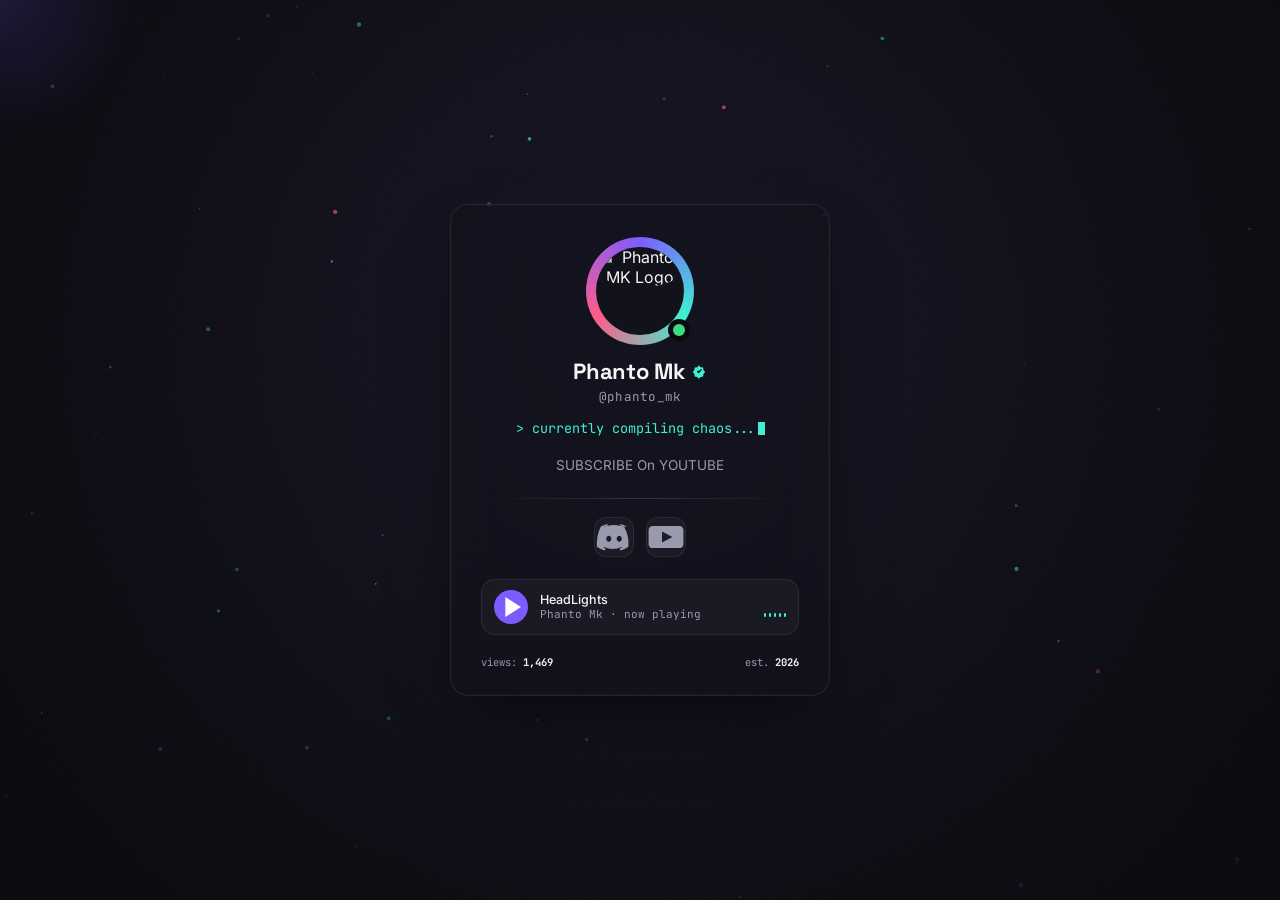
==== index.html @ 480bc505 "Update index.html" ====
<!DOCTYPE html>
<html lang="en">
<head>
<meta charset="UTF-8">
<meta name="viewport" content="width=device-width, initial-scale=1.0">
<title>PHANTO MK</title>
<link rel="preconnect" href="https://fonts.googleapis.com">
<link href="https://fonts.googleapis.com/css2?family=Space+Grotesk:wght@500;600;700&family=Inter:wght@400;500;600&family=JetBrains+Mono:wght@400;500&display=swap" rel="stylesheet">
<style>
  /* ============================================================
     CONFIG — edit these values to make this page your own
     ============================================================ */
  :root{
    --clr-bg: #0a0a0f;
    --clr-surface: #12121a;
    --clr-accent: #7c5cff;
    --clr-accent2: #3ff0d0;
    --clr-badge: #ff5c8a;
    --clr-text: #f5f5f7;
    --clr-muted: #9a9aad;
    --radius: 18px;
  }
  *{ box-sizing:border-box; margin:0; padding:0; }
  html,body{ height:100%; }
  body{
    background:var(--clr-bg);
    color:var(--clr-text);
    font-family:'Inter',sans-serif;
    min-height:100vh;
    display:flex;
    align-items:center;
    justify-content:center;
    overflow:hidden;
    position:relative;
    cursor:default;
  }
  #bg-canvas{position:fixed; inset:0; width:100%; height:100%; z-index:0;}
  .grain{position:fixed; inset:0; z-index:1; pointer-events:none; opacity:.035; background-image:url("data:image/svg+xml,%3Csvg xmlns='http://www.w3.org/2000/svg' width='120' height='120'%3E%3Cfilter id='n'%3E%3CfeTurbulence type='fractalNoise' baseFrequency='0.9' numOctaves='2' stitchTiles='stitch'/%3E%3C/filter%3E%3Crect width='100%25' height='100%25' filter='url(%23n)'/%3E%3C/svg%3E");}
  .vignette{position:fixed; inset:0; z-index:1; pointer-events:none; background:radial-gradient(circle at 50% 40%, transparent 0%, transparent 40%, rgba(10,10,15,.75) 100%);}
  #cursor-glow{position:fixed; top:0; left:0; z-index:2; width:280px; height:280px; border-radius:50%; pointer-events:none; background:radial-gradient(circle, rgba(124,92,255,.16) 0%, transparent 70%); transform:translate(-50%,-50%); transition:opacity .3s; filter:blur(2px);}
  .card{position:relative; z-index:3; width:380px; max-width:92vw; background:rgba(18,18,26,.62); border:1px solid rgba(255,255,255,.08); border-radius:var(--radius); backdrop-filter:blur(22px) saturate(140%); box-shadow:0 30px 60px -20px rgba(0,0,0,.6), 0 0 0 1px rgba(255,255,255,.02) inset; padding:38px 30px 26px; text-align:center; animation:card-in .7s cubic-bezier(.16,1,.3,1) both;}
  @keyframes card-in{from{opacity:0; transform:translateY(18px) scale(.98);} to{opacity:1; transform:translateY(0) scale(1);}}
  .avatar-wrap{position:relative; width:96px; height:96px; margin:0 auto 18px;}
  .avatar-ring{position:absolute; inset:-6px; border-radius:50%; background:conic-gradient(from 0deg, var(--clr-accent), var(--clr-accent2), var(--clr-badge), var(--clr-accent)); animation:spin 5s linear infinite; filter:blur(0.3px);}
  @keyframes spin{to{transform:rotate(360deg);}}
  .avatar-inner{position:absolute; inset:4px; border-radius:50%; background:var(--clr-surface); overflow:hidden;}
  .avatar-inner img{width:100%; height:100%; object-fit:cover; border-radius:50%;}
  .presence-dot{position:absolute; bottom:-2px; right:-2px; width:22px; height:22px; border-radius:50%; background:var(--clr-bg); display:flex; align-items:center; justify-content:center; z-index:2;}
  .presence-dot::after{content:''; width:12px; height:12px; border-radius:50%; background:#3ddc84; box-shadow:0 0 0 0 rgba(61,220,132,.6); animation:pulse 1.8s infinite;}
  @keyframes pulse{0%{box-shadow:0 0 0 0 rgba(61,220,132,.55);} 70%{box-shadow:0 0 0 8px rgba(61,220,132,0);} 100%{box-shadow:0 0 0 0 rgba(61,220,132,0);}}
  .name-row{display:flex; align-items:center; justify-content:center; gap:6px; font-family:'Space Grotesk',sans-serif; font-weight:700; font-size:22px; letter-spacing:-.01em;}
  .badge-check{width:16px; height:16px; flex:0 0 auto; color:var(--clr-accent2);}
  .handle{margin-top:3px; font-family:'JetBrains Mono',monospace; font-size:12.5px; color:var(--clr-muted); letter-spacing:.02em;}
  .tagline{margin-top:14px; min-height:20px; font-size:13.5px; color:var(--clr-accent2); font-family:'JetBrains Mono',monospace;}
  .tagline .cursor-blink{display:inline-block; width:7px; height:13px; background:var(--clr-accent2); margin-left:2px; vertical-align:-2px; animation:blink 1s step-end infinite;}
  @keyframes blink{50%{opacity:0;}}
  .bio{margin-top:16px; font-size:13.5px; line-height:1.55; color:var(--clr-muted); padding:0 6px;}
  .divider{height:1px; margin:22px 0 18px; background:linear-gradient(90deg, transparent, rgba(255,255,255,.14), transparent);}
  .socials{display:flex; justify-content:center; gap:12px; flex-wrap:wrap;}
  .social-btn{width:40px; height:40px; border-radius:12px; background:rgba(255,255,255,.04); border:1px solid rgba(255,255,255,.07); display:flex; align-items:center; justify-content:center; color:var(--clr-muted); transition:all .18s ease; text-decoration:none;}
  .social-btn:hover{transform:translateY(-3px); color:var(--clr-text); border-color:rgba(124,92,255,.5); background:rgba(124,92,255,.12);}
  .player{margin-top:22px; background:rgba(255,255,255,.035); border:1px solid rgba(255,255,255,.07); border-radius:14px; padding:10px 12px; display:flex; align-items:center; gap:12px;}
  .play-btn{width:34px; height:34px; border-radius:50%; background:var(--clr-accent); border:none; display:flex; align-items:center; justify-content:center; cursor:pointer; color:#fff; transition:all .15s ease;}
  .play-btn:hover{transform:scale(1.06);}
  .player-meta{flex:1; text-align:left; overflow:hidden;}
  .player-title{font-size:12.5px; font-weight:500; white-space:nowrap; overflow:hidden; text-overflow:ellipsis;}
  .player-artist{font-size:11px; color:var(--clr-muted); font-family:'JetBrains Mono',monospace;}
  .bars{display:flex; align-items:flex-end; gap:2.5px; height:20px; flex:0 0 auto;}
  .bars span{display:block; width:2.5px; border-radius:2px; background:var(--clr-accent2); height:20%; transition:height .12s ease;}
  .bars.playing span{animation:bar-bounce 1.1s ease-in-out infinite;}
  .bars span:nth-child(1){animation-delay:0s;}
  .bars span:nth-child(2){animation-delay:.15s;}
  .bars span:nth-child(3){animation-delay:.3s;}
  .bars span:nth-child(4){animation-delay:.45s;}
  .bars span:nth-child(5){animation-delay:.6s;}
  @keyframes bar-bounce{0%,100%{height:20%;} 50%{height:100%;}}
  .footer-row{margin-top:20px; display:flex; justify-content:space-between; align-items:center; font-family:'JetBrains Mono',monospace; font-size:10.5px; color:var(--clr-muted);}
  .footer-row span b{color:var(--clr-text);}
</style>
</head>
<body>
<canvas id="bg-canvas"></canvas>
<div class="grain"></div>
<div class="vignette"></div>
<div id="cursor-glow"></div>
<main class="card">
  <div class="avatar-wrap">
    <div class="avatar-ring"></div>
    <div class="avatar-inner">
      <!-- YouTube Channel Logo -->
      <img src="https://yt3.googleusercontent.com/UzERpNYw-xcUrD9uc6b7cXo-J9jUyCrCA6tjrmsygQTa6uPET66zi_G_wxhZdTrESkV_uEG_aM8=s800-c-k-c0x00ffffff-no-rj" alt="Phanto MK Logo" />
    </div>
    <div class="presence-dot"></div>
  </div>
  <div class="name-row">
    <span>Phanto Mk</span>
    <svg class="badge-check" viewBox="0 0 24 24" fill="currentColor"><path d="M12 2 15 5.5 19.5 6 20 10.5 23 14 20 17.5 19.5 22 15 22.5 12 26 9 22.5 4.5 22 4 17.5 1 14 4 10.5 4.5 6 9 5.5Z" transform="scale(0.85) translate(2,2)"/><path fill="#0a0a0f" d="M9.5 12.5l2 2 4-4.5" stroke="#0a0a0f" stroke-width="1.6" fill="none" stroke-linecap="round" stroke-linejoin="round"/></svg>
  </div>
  <div class="handle">@phanto_mk</div>
  <div class="tagline" id="tagline"><span id="tagline-text"></span><span class="cursor-blink"></span></div>
  <p class="bio">SUBSCRIBE On YOUTUBE</p>
  <div class="divider"></div>
  <div class="socials">
    <a class="social-btn" href="https://discord.com/invite/uq28feZhxk" title="Discord" target="_blank" rel="noopener">
      <svg viewBox="0 0 24 24" fill="currentColor"><path d="M20.3 5.3A17.6 17.6 0 0 0 15.9 4l-.3.5a15 15 0 0 1 3.9 1.6c-2.5-1.2-5-1.7-7.5-1.7s-5 .5-7.5 1.7A15 15 0 0 1 8.4 4.5L8.1 4a17.6 17.6 0 0 0-4.4 1.3C1.6 9.6.9 13.9 1.2 18.1a17 17 0 0 0 5 2.5l.7-1.2a10 10 0 0 1-1.6-.8l.4-.3a13 13 0 0 0 11 0l.3.3a10 10 0 0 1-1.6.8l.7 1.2a17 17 0 0 0 5-2.5c.4-4.7-.6-9-2.8-12.8ZM8.7 15c-.9 0-1.6-.9-1.6-1.9s.7-1.9 1.6-1.9 1.6.9 1.6 1.9-.7 1.9-1.6 1.9Zm6.6 0c-.9 0-1.6-.9-1.6-1.9s.7-1.9 1.6-1.9 1.6.9 1.6 1.9-.7 1.9-1.6 1.9Z"/></svg>
    </a>
    <a class="social-btn" href="https://youtube.com/@phanto_mk" title="YouTube" target="_blank" rel="noopener">
      <svg viewBox="0 0 24 24" fill="currentColor"><path d="M23 7.5C23 6.12 21.88 5 20.5 5H3.5C2.12 5 1 6.12 1 7.5V16.5C1 17.88 2.12 19 3.5 19H20.5C21.88 19 23 17.88 23 16.5V7.5ZM9.5 15.5V8.5L16 12L9.5 15.5Z"/></svg>
    </a>
  </div>
  <div class="player">
    <button class="play-btn" id="playBtn" aria-label="Play track">
      <svg id="playIcon" viewBox="0 0 24 24" fill="currentColor"><path d="M8 5v14l11-7Z"/></svg>
    </button>
    <div class="player-meta">
      <div class="player-title">HeadLights</div>
      <div class="player-artist">Phanto Mk · now playing</div>
    </div>
    <div class="bars" id="bars">
      <span></span><span></span><span></span><span></span><span></span>
    </div>
  </div>
  <div class="footer-row">
    <span>views: <b id="viewCount">0</b></span>
    <span>est. <b>2026</b></span>
  </div>
</main>
<script>
const TAGLINE = "> currently compiling chaos...";
const AUDIO_SRC = "https://cs1.mp3.pm/download/240441252/bWgzRTcreHoxMDFnSjMvUlovL2JRWTU0c3JmZlovMFFFbkNuTGpyUXBqNThPZ3RYeFFoeHM1TENFd0lzNXNVcFFUVU52RE4vSU05L0hlTGt4TnNxTUVpcVBtTGRucXFJWHJ1YitDL3hjV0NBK0tjQVNERWl3NWpseW9Qc3lnaWM/Alok_Alan_Walker_-_Headlights_Fajar_Asia_Remix_feat._KIDDO_(mp3.pm).mp3";

(function typewriter(){ const el = document.getElementById('tagline-text'); let i = 0; function tick(){ if (i <= TAGLINE.length){ el.textContent = TAGLINE.slice(0, i); i++; setTimeout(tick, 38); } } tick(); })();
(function views(){ const el = document.getElementById('viewCount'); let target = 1200 + Math.floor(Math.random()*400); let cur = 0; const step = Math.ceil(target/40); const iv = setInterval(()=>{ cur += step; if (cur >= target){ cur = target; clearInterval(iv); } el.textContent = cur.toLocaleString(); }, 25); })();
(function cursorGlow(){ const glow = document.getElementById('cursor-glow'); window.addEventListener('mousemove', (e)=>{ glow.style.left = e.clientX + 'px'; glow.style.top = e.clientY + 'px'; }); window.addEventListener('mouseleave', ()=>{ glow.style.opacity = '0'; }); window.addEventListener('mouseenter', ()=>{ glow.style.opacity = '1'; }); })();
(function player(){ const btn = document.getElementById('playBtn'); const icon = document.getElementById('playIcon'); const bars = document.getElementById('bars'); let audio = null; let playing = false; if (AUDIO_SRC){ audio = new Audio(AUDIO_SRC); audio.loop = true; } btn.addEventListener('click', ()=>{ playing = !playing; bars.classList.toggle('playing', playing); icon.innerHTML = playing ? '<path d="M6 4h4v16H6zM14 4h4v16h-4z" fill="currentColor"/>' : '<path d="M8 5v14l11-7z" fill="currentColor"/>'; if (audio){ playing ? audio.play().catch(()=>{}) : audio.pause(); } }); })();
(function particles(){ const canvas = document.getElementById('bg-canvas'); const ctx = canvas.getContext('2d'); let w, h, particlesArr; function resize(){ w = canvas.width = window.innerWidth; h = canvas.height = window.innerHeight; } window.addEventListener('resize', resize); resize(); const COLORS = ['#7c5cff', '#3ff0d0', '#ff5c8a']; const COUNT = Math.min(70, Math.floor((w*h)/18000)); particlesArr = Array.from({length: COUNT}, ()=>({ x: Math.random()*w, y: Math.random()*h, r: Math.random()*1.8 + 0.4, vx: (Math.random()-0.5)*0.15, vy: (Math.random()-0.5)*0.15, c: COLORS[Math.floor(Math.random()*COLORS.length)], a: Math.random()*0.5 + 0.15 })); function draw(){ ctx.clearRect(0,0,w,h); const grad = ctx.createRadialGradient(w*0.5, h*0.35, 0, w*0.5, h*0.35, Math.max(w,h)*0.7); grad.addColorStop(0, '#151322'); grad.addColorStop(1, '#0a0a0f'); ctx.fillStyle = grad; ctx.fillRect(0,0,w,h); particlesArr.forEach(p=>{ p.x += p.vx; p.y += p.vy; if (p.x < 0) p.x = w; if (p.x > w) p.x = 0; if (p.y < 0) p.y = h; if (p.y > h) p.y = 0; ctx.beginPath(); ctx.arc(p.x, p.y, p.r, 0, Math.PI*2); ctx.fillStyle = p.c; ctx.globalAlpha = p.a; ctx.fill(); }); ctx.globalAlpha = 1; requestAnimationFrame(draw); } if (!window.matchMedia('(prefers-reduced-motion: reduce)').matches){ draw(); } else { const grad = ctx.createRadialGradient(w*0.5, h*0.35, 0, w*0.5, h*0.35, Math.max(w,h)*0.7); grad.addColorStop(0, '#151322'); grad.addColorStop(1, '#0a0a0f'); ctx.fillStyle = grad; ctx.fillRect(0,0,w,h); } })();
</script>
</body>
</html>
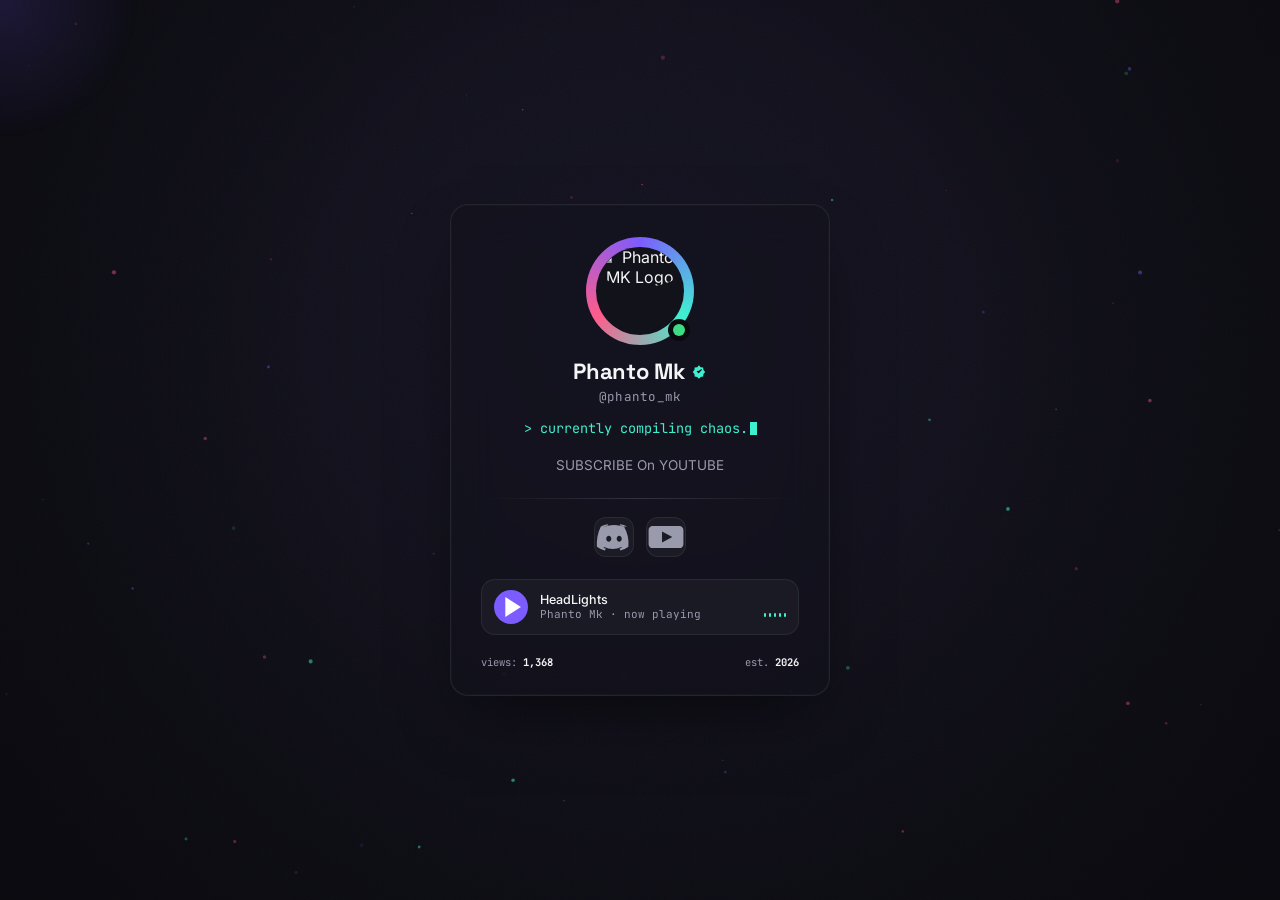
==== commit aacab212: "Update index.html" ====
--- a/index.html
+++ b/index.html
@@ -4,12 +4,14 @@
 <meta charset="UTF-8">
 <meta name="viewport" content="width=device-width, initial-scale=1.0">
 <title>PHANTO MK</title>
+
+<!-- Favicon - YouTube Channel Logo -->
+<link rel="icon" href="https://yt3.googleusercontent.com/UzERpNYw-xcUrD9uc6b7cXo-J9jUyCrCA6tjrmsygQTa6uPET66zi_G_wxhZdTrESkV_uEG_aM8=s800-c-k-c0x00ffffff-no-rj" type="image/png">
+
 <link rel="preconnect" href="https://fonts.googleapis.com">
 <link href="https://fonts.googleapis.com/css2?family=Space+Grotesk:wght@500;600;700&family=Inter:wght@400;500;600&family=JetBrains+Mono:wght@400;500&display=swap" rel="stylesheet">
 <style>
-  /* ============================================================
-     CONFIG — edit these values to make this page your own
-     ============================================================ */
+  /* (All your existing styles remain the same) */
   :root{
     --clr-bg: #0a0a0f;
     --clr-surface: #12121a;
@@ -87,7 +89,6 @@
   <div class="avatar-wrap">
     <div class="avatar-ring"></div>
     <div class="avatar-inner">
-      <!-- YouTube Channel Logo -->
       <img src="https://yt3.googleusercontent.com/UzERpNYw-xcUrD9uc6b7cXo-J9jUyCrCA6tjrmsygQTa6uPET66zi_G_wxhZdTrESkV_uEG_aM8=s800-c-k-c0x00ffffff-no-rj" alt="Phanto MK Logo" />
     </div>
     <div class="presence-dot"></div>
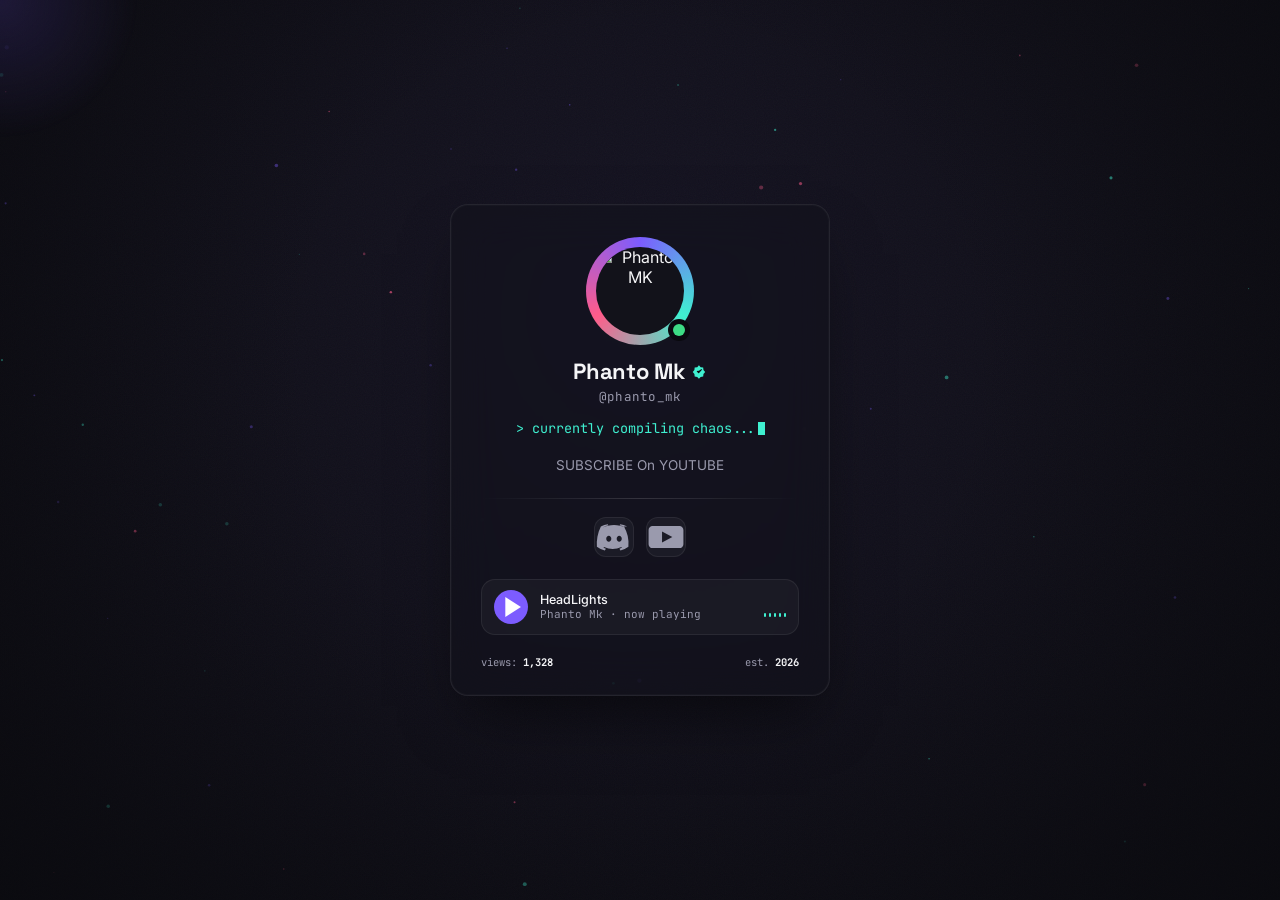
==== commit c80df537: "Update index.html" ====
--- a/index.html
+++ b/index.html
@@ -5,13 +5,12 @@
 <meta name="viewport" content="width=device-width, initial-scale=1.0">
 <title>PHANTO MK</title>
 
-<!-- Favicon - YouTube Channel Logo -->
-<link rel="icon" href="https://yt3.googleusercontent.com/UzERpNYw-xcUrD9uc6b7cXo-J9jUyCrCA6tjrmsygQTa6uPET66zi_G_wxhZdTrESkV_uEG_aM8=s800-c-k-c0x00ffffff-no-rj" type="image/png">
+<!-- New Favicon - Your Circular Character Logo -->
+<link rel="icon" href="/artifacts/attachments/image.png" type="image/png">
 
 <link rel="preconnect" href="https://fonts.googleapis.com">
 <link href="https://fonts.googleapis.com/css2?family=Space+Grotesk:wght@500;600;700&family=Inter:wght@400;500;600&family=JetBrains+Mono:wght@400;500&display=swap" rel="stylesheet">
 <style>
-  /* (All your existing styles remain the same) */
   :root{
     --clr-bg: #0a0a0f;
     --clr-surface: #12121a;
@@ -89,7 +88,7 @@
   <div class="avatar-wrap">
     <div class="avatar-ring"></div>
     <div class="avatar-inner">
-      <img src="https://yt3.googleusercontent.com/UzERpNYw-xcUrD9uc6b7cXo-J9jUyCrCA6tjrmsygQTa6uPET66zi_G_wxhZdTrESkV_uEG_aM8=s800-c-k-c0x00ffffff-no-rj" alt="Phanto MK Logo" />
+      <img src="/artifacts/attachments/image.png" alt="Phanto MK" />
     </div>
     <div class="presence-dot"></div>
   </div>
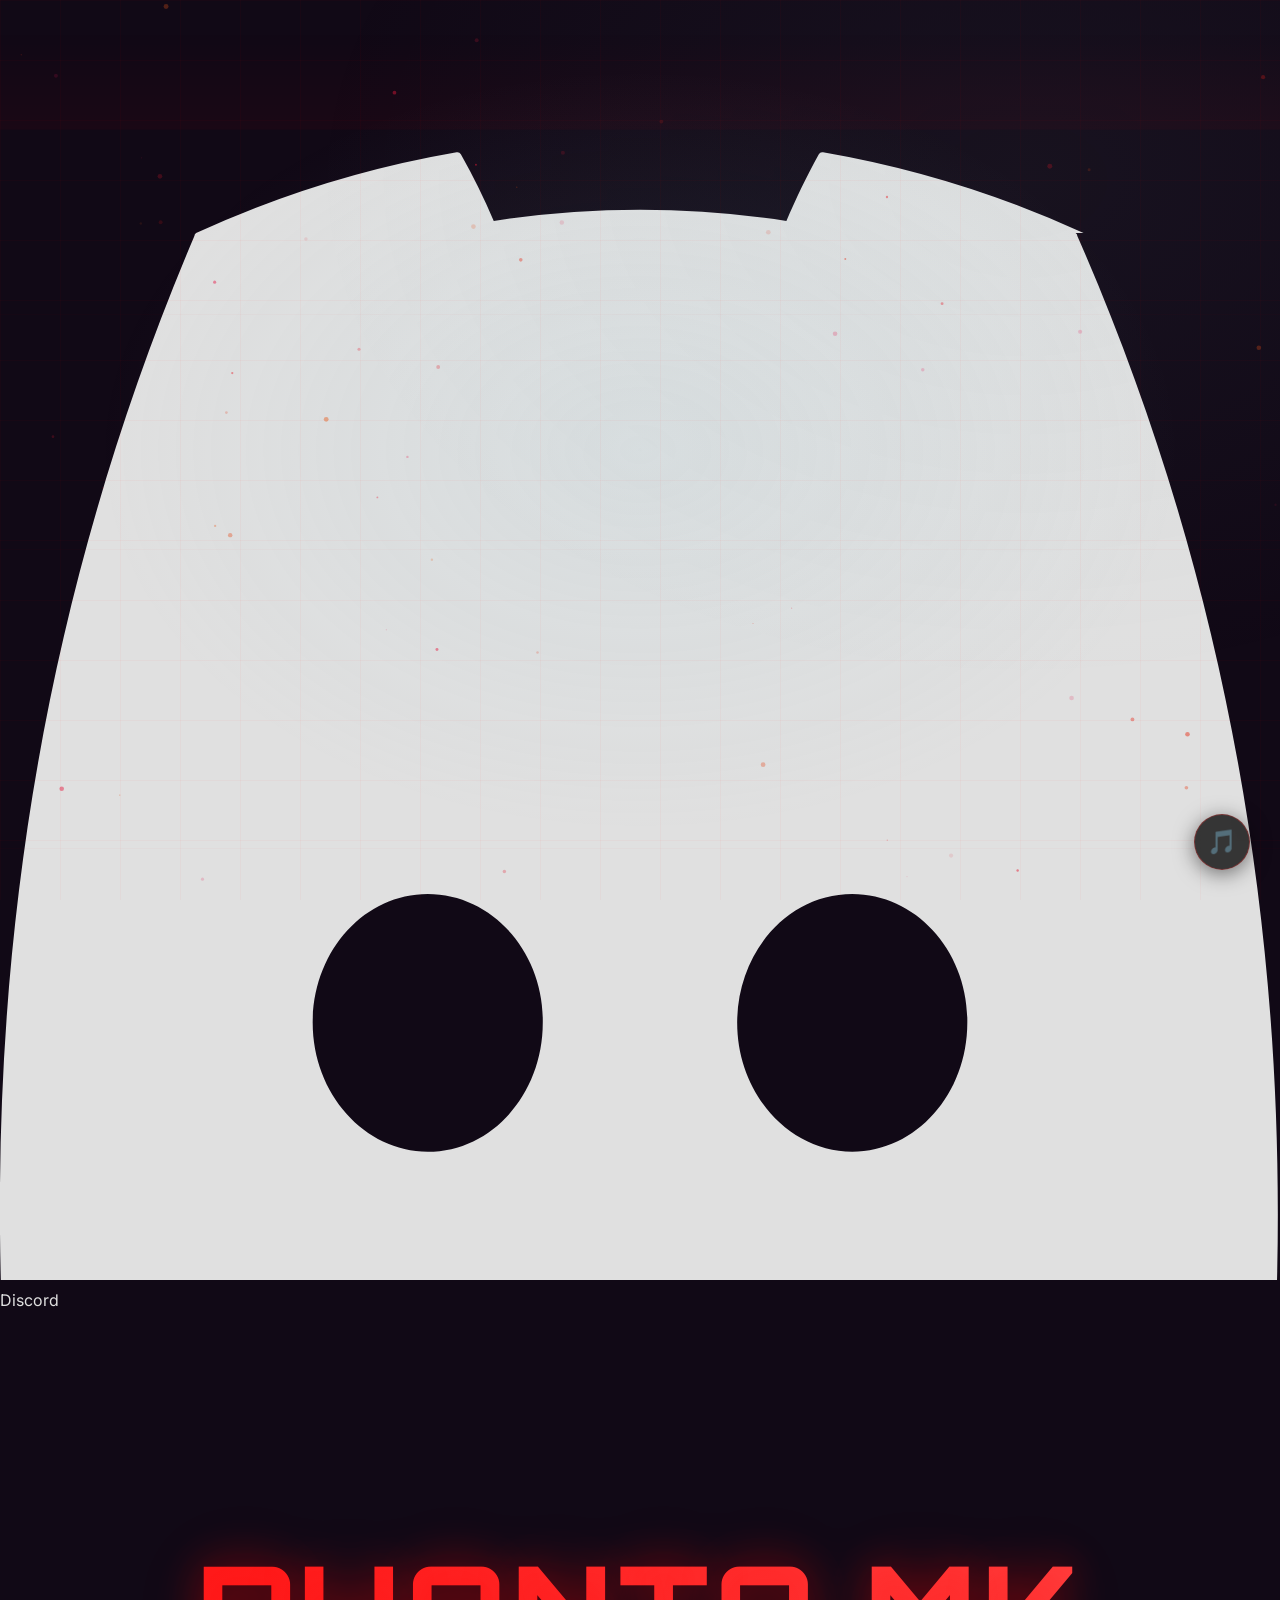
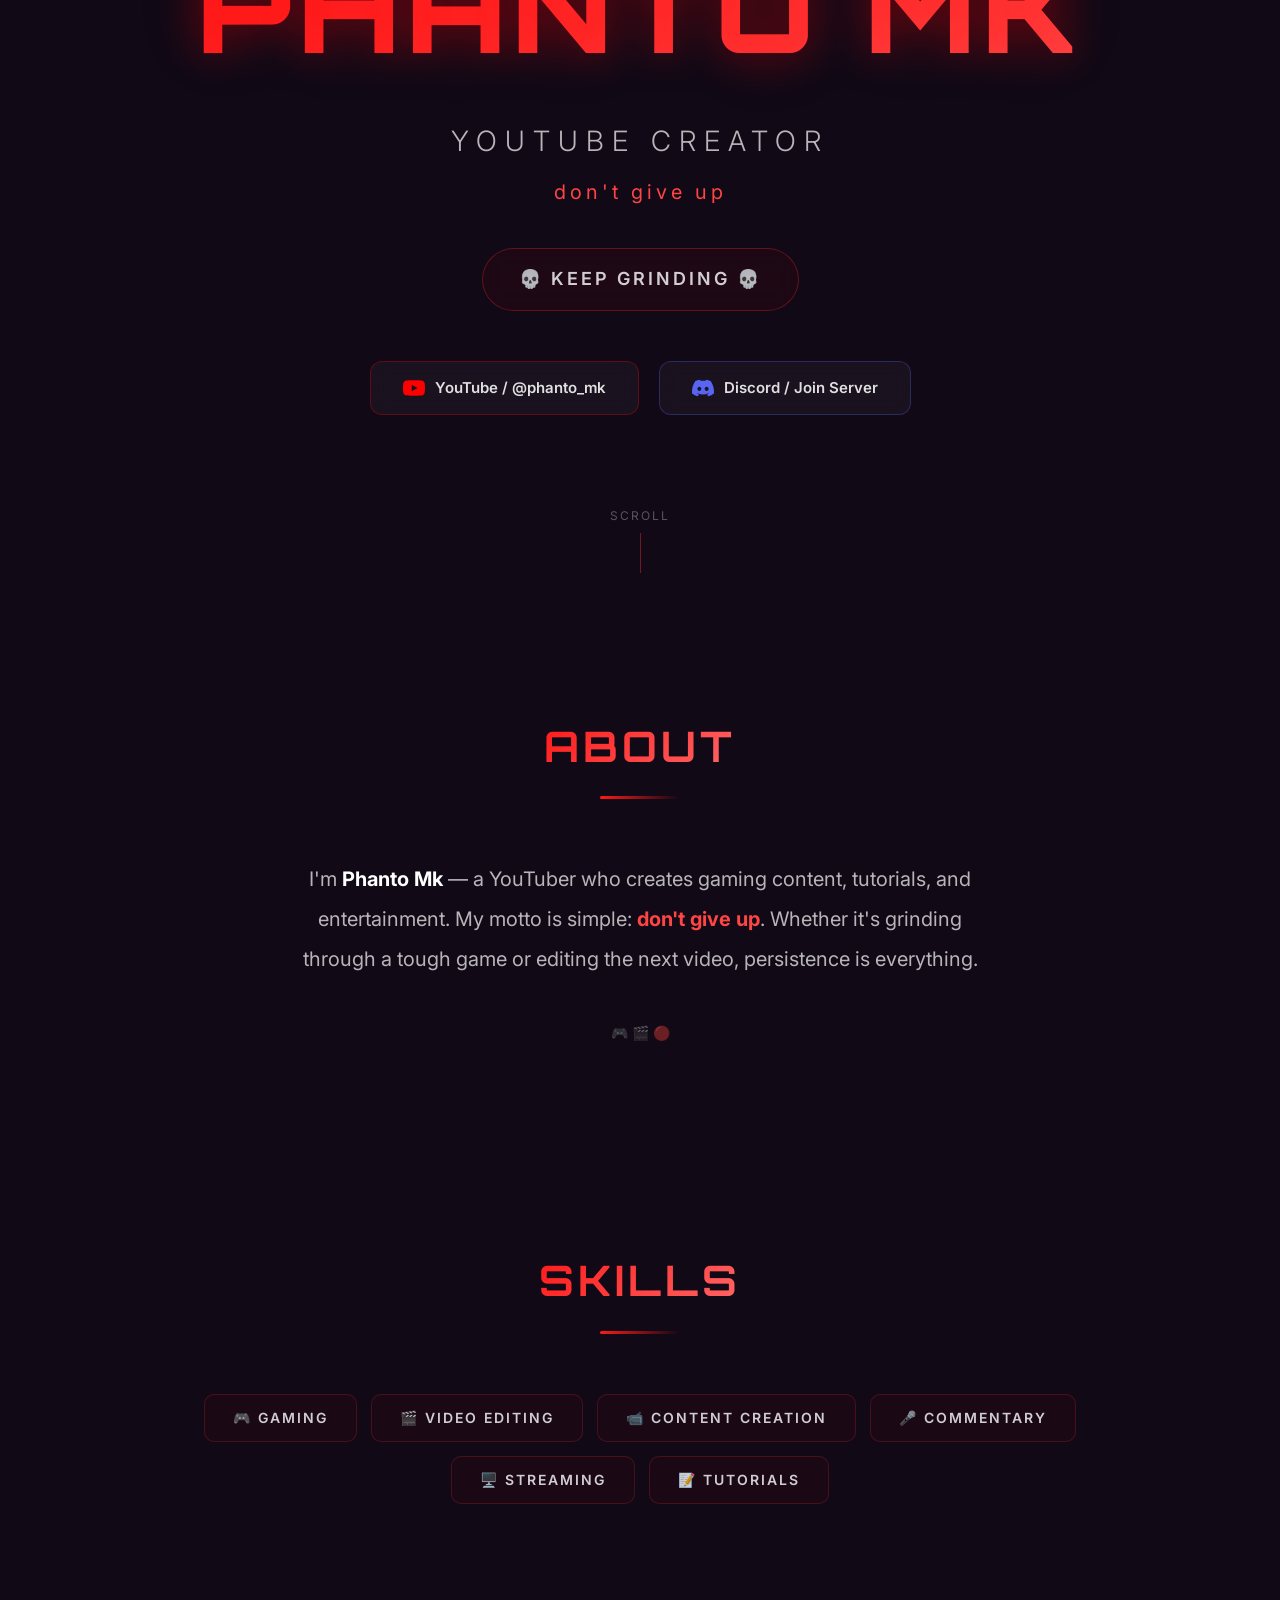
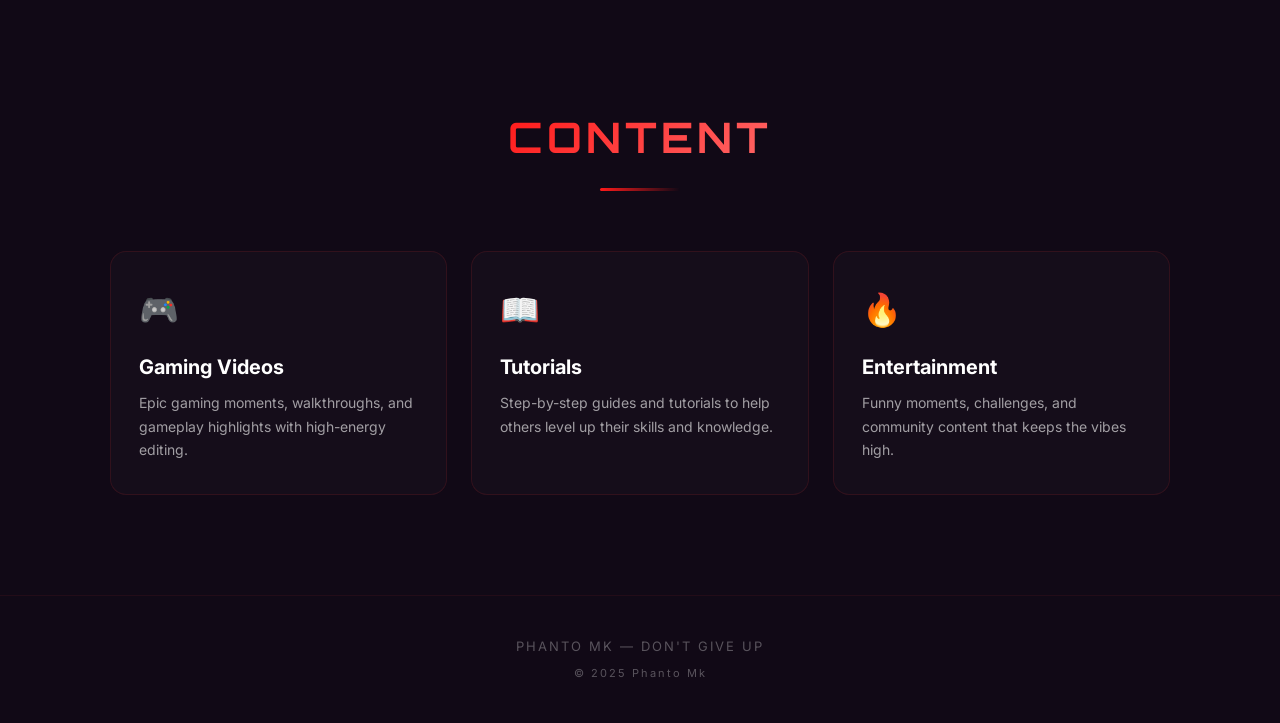
==== commit ccab0071: "Add files via upload" ====
--- a/index.html
+++ b/index.html
@@ -3,137 +3,953 @@
 <head>
 <meta charset="UTF-8">
 <meta name="viewport" content="width=device-width, initial-scale=1.0">
-<title>PHANTO MK</title>
-
-<!-- New Favicon - Your Circular Character Logo -->
-<link rel="icon" href="/artifacts/attachments/image.png" type="image/png">
-
+<title>Phanto Mk — Don't Give Up</title>
+<link rel="icon" type="image/png" sizes="32x32" href="favicon-32.png">
+<link rel="icon" type="image/png" sizes="192x192" href="favicon.png">
+<link rel="apple-touch-icon" sizes="192x192" href="favicon.png">
 <link rel="preconnect" href="https://fonts.googleapis.com">
-<link href="https://fonts.googleapis.com/css2?family=Space+Grotesk:wght@500;600;700&family=Inter:wght@400;500;600&family=JetBrains+Mono:wght@400;500&display=swap" rel="stylesheet">
+<link href="https://fonts.googleapis.com/css2?family=Inter:wght@300;400;600;700;900&family=Orbitron:wght@400;700;900&display=swap" rel="stylesheet">
 <style>
-  :root{
-    --clr-bg: #0a0a0f;
-    --clr-surface: #12121a;
-    --clr-accent: #7c5cff;
-    --clr-accent2: #3ff0d0;
-    --clr-badge: #ff5c8a;
-    --clr-text: #f5f5f7;
-    --clr-muted: #9a9aad;
-    --radius: 18px;
-  }
-  *{ box-sizing:border-box; margin:0; padding:0; }
-  html,body{ height:100%; }
-  body{
-    background:var(--clr-bg);
-    color:var(--clr-text);
-    font-family:'Inter',sans-serif;
-    min-height:100vh;
-    display:flex;
-    align-items:center;
-    justify-content:center;
-    overflow:hidden;
-    position:relative;
-    cursor:default;
-  }
-  #bg-canvas{position:fixed; inset:0; width:100%; height:100%; z-index:0;}
-  .grain{position:fixed; inset:0; z-index:1; pointer-events:none; opacity:.035; background-image:url("data:image/svg+xml,%3Csvg xmlns='http://www.w3.org/2000/svg' width='120' height='120'%3E%3Cfilter id='n'%3E%3CfeTurbulence type='fractalNoise' baseFrequency='0.9' numOctaves='2' stitchTiles='stitch'/%3E%3C/filter%3E%3Crect width='100%25' height='100%25' filter='url(%23n)'/%3E%3C/svg%3E");}
-  .vignette{position:fixed; inset:0; z-index:1; pointer-events:none; background:radial-gradient(circle at 50% 40%, transparent 0%, transparent 40%, rgba(10,10,15,.75) 100%);}
-  #cursor-glow{position:fixed; top:0; left:0; z-index:2; width:280px; height:280px; border-radius:50%; pointer-events:none; background:radial-gradient(circle, rgba(124,92,255,.16) 0%, transparent 70%); transform:translate(-50%,-50%); transition:opacity .3s; filter:blur(2px);}
-  .card{position:relative; z-index:3; width:380px; max-width:92vw; background:rgba(18,18,26,.62); border:1px solid rgba(255,255,255,.08); border-radius:var(--radius); backdrop-filter:blur(22px) saturate(140%); box-shadow:0 30px 60px -20px rgba(0,0,0,.6), 0 0 0 1px rgba(255,255,255,.02) inset; padding:38px 30px 26px; text-align:center; animation:card-in .7s cubic-bezier(.16,1,.3,1) both;}
-  @keyframes card-in{from{opacity:0; transform:translateY(18px) scale(.98);} to{opacity:1; transform:translateY(0) scale(1);}}
-  .avatar-wrap{position:relative; width:96px; height:96px; margin:0 auto 18px;}
-  .avatar-ring{position:absolute; inset:-6px; border-radius:50%; background:conic-gradient(from 0deg, var(--clr-accent), var(--clr-accent2), var(--clr-badge), var(--clr-accent)); animation:spin 5s linear infinite; filter:blur(0.3px);}
-  @keyframes spin{to{transform:rotate(360deg);}}
-  .avatar-inner{position:absolute; inset:4px; border-radius:50%; background:var(--clr-surface); overflow:hidden;}
-  .avatar-inner img{width:100%; height:100%; object-fit:cover; border-radius:50%;}
-  .presence-dot{position:absolute; bottom:-2px; right:-2px; width:22px; height:22px; border-radius:50%; background:var(--clr-bg); display:flex; align-items:center; justify-content:center; z-index:2;}
-  .presence-dot::after{content:''; width:12px; height:12px; border-radius:50%; background:#3ddc84; box-shadow:0 0 0 0 rgba(61,220,132,.6); animation:pulse 1.8s infinite;}
-  @keyframes pulse{0%{box-shadow:0 0 0 0 rgba(61,220,132,.55);} 70%{box-shadow:0 0 0 8px rgba(61,220,132,0);} 100%{box-shadow:0 0 0 0 rgba(61,220,132,0);}}
-  .name-row{display:flex; align-items:center; justify-content:center; gap:6px; font-family:'Space Grotesk',sans-serif; font-weight:700; font-size:22px; letter-spacing:-.01em;}
-  .badge-check{width:16px; height:16px; flex:0 0 auto; color:var(--clr-accent2);}
-  .handle{margin-top:3px; font-family:'JetBrains Mono',monospace; font-size:12.5px; color:var(--clr-muted); letter-spacing:.02em;}
-  .tagline{margin-top:14px; min-height:20px; font-size:13.5px; color:var(--clr-accent2); font-family:'JetBrains Mono',monospace;}
-  .tagline .cursor-blink{display:inline-block; width:7px; height:13px; background:var(--clr-accent2); margin-left:2px; vertical-align:-2px; animation:blink 1s step-end infinite;}
-  @keyframes blink{50%{opacity:0;}}
-  .bio{margin-top:16px; font-size:13.5px; line-height:1.55; color:var(--clr-muted); padding:0 6px;}
-  .divider{height:1px; margin:22px 0 18px; background:linear-gradient(90deg, transparent, rgba(255,255,255,.14), transparent);}
-  .socials{display:flex; justify-content:center; gap:12px; flex-wrap:wrap;}
-  .social-btn{width:40px; height:40px; border-radius:12px; background:rgba(255,255,255,.04); border:1px solid rgba(255,255,255,.07); display:flex; align-items:center; justify-content:center; color:var(--clr-muted); transition:all .18s ease; text-decoration:none;}
-  .social-btn:hover{transform:translateY(-3px); color:var(--clr-text); border-color:rgba(124,92,255,.5); background:rgba(124,92,255,.12);}
-  .player{margin-top:22px; background:rgba(255,255,255,.035); border:1px solid rgba(255,255,255,.07); border-radius:14px; padding:10px 12px; display:flex; align-items:center; gap:12px;}
-  .play-btn{width:34px; height:34px; border-radius:50%; background:var(--clr-accent); border:none; display:flex; align-items:center; justify-content:center; cursor:pointer; color:#fff; transition:all .15s ease;}
-  .play-btn:hover{transform:scale(1.06);}
-  .player-meta{flex:1; text-align:left; overflow:hidden;}
-  .player-title{font-size:12.5px; font-weight:500; white-space:nowrap; overflow:hidden; text-overflow:ellipsis;}
-  .player-artist{font-size:11px; color:var(--clr-muted); font-family:'JetBrains Mono',monospace;}
-  .bars{display:flex; align-items:flex-end; gap:2.5px; height:20px; flex:0 0 auto;}
-  .bars span{display:block; width:2.5px; border-radius:2px; background:var(--clr-accent2); height:20%; transition:height .12s ease;}
-  .bars.playing span{animation:bar-bounce 1.1s ease-in-out infinite;}
-  .bars span:nth-child(1){animation-delay:0s;}
-  .bars span:nth-child(2){animation-delay:.15s;}
-  .bars span:nth-child(3){animation-delay:.3s;}
-  .bars span:nth-child(4){animation-delay:.45s;}
-  .bars span:nth-child(5){animation-delay:.6s;}
-  @keyframes bar-bounce{0%,100%{height:20%;} 50%{height:100%;}}
-  .footer-row{margin-top:20px; display:flex; justify-content:space-between; align-items:center; font-family:'JetBrains Mono',monospace; font-size:10.5px; color:var(--clr-muted);}
-  .footer-row span b{color:var(--clr-text);}
+/* ===== RESET ===== */
+*, *::before, *::after { margin: 0; padding: 0; box-sizing: border-box; }
+html { scroll-behavior: smooth; }
+body {
+    font-family: 'Inter', sans-serif;
+    background: #110916;
+    color: #e0e0e0;
+    min-height: 100vh;
+    overflow-x: hidden;
+    line-height: 1.6;
+}
+a { color: inherit; text-decoration: none; }
+::selection { background: #ff1a1a; color: #000; }
+
+/* ===== Animated Background ===== */
+#bg-canvas {
+    position: fixed; inset: 0; z-index: 0;
+    width: 100%; height: 100%;
+    pointer-events: none;
+}
+.bg-overlay {
+    position: fixed; inset: 0; z-index: 1;
+    background: radial-gradient(ellipse at 50% 50%, rgba(155,201,215,0.12) 0%, rgba(17,9,22,0) 60%),
+                radial-gradient(ellipse at 80% 20%, rgba(155,201,215,0.05) 0%, transparent 50%);
+    pointer-events: none;
+}
+.bg-grid {
+    position: fixed; inset: 0; z-index: 1;
+    background-image: 
+        linear-gradient(rgba(255,0,0,0.03) 1px, transparent 1px),
+        linear-gradient(90deg, rgba(255,0,0,0.03) 1px, transparent 1px);
+    background-size: 60px 60px;
+    pointer-events: none;
+}
+
+/* ===== SCROLLBAR ===== */
+::-webkit-scrollbar { width: 6px; }
+::-webkit-scrollbar-track { background: #0a0a0a; }
+::-webkit-scrollbar-thumb { background: #ff1a1a; border-radius: 3px; }
+
+/* ===== HERO ===== */
+.hero {
+    position: relative; z-index: 2;
+    min-height: 100vh;
+    display: flex; flex-direction: column;
+    align-items: center; justify-content: center;
+    text-align: center;
+    padding: 40px 20px;
+}
+.hero .glow {
+    font-family: 'Orbitron', monospace;
+    font-size: clamp(48px, 10vw, 120px);
+    font-weight: 900;
+    text-transform: uppercase;
+    background: linear-gradient(135deg, #ff1a1a, #ff4444, #cc0000, #ff1a1a);
+    background-size: 300% 300%;
+    -webkit-background-clip: text;
+    background-clip: text;
+    -webkit-text-fill-color: transparent;
+    animation: gradientShift 4s ease-in-out infinite;
+    text-shadow: 0 0 40px rgba(255,0,0,0.3), 0 0 80px rgba(255,0,0,0.1);
+    letter-spacing: 6px;
+    position: relative;
+}
+.hero .glow::after {
+    content: attr(data-text);
+    position: absolute; inset: 0;
+    filter: blur(20px);
+    opacity: 0.5;
+    z-index: -1;
+}
+@keyframes gradientShift {
+    0%, 100% { background-position: 0% 50%; }
+    50% { background-position: 100% 50%; }
+}
+.hero .tagline {
+    font-size: clamp(16px, 3vw, 28px);
+    font-weight: 300;
+    color: rgba(255,255,255,0.7);
+    margin-top: 16px;
+    letter-spacing: 8px;
+    text-transform: uppercase;
+}
+.hero .subtitle {
+    font-size: clamp(14px, 2vw, 20px);
+    font-weight: 400;
+    color: #ff4444;
+    margin-top: 12px;
+    letter-spacing: 4px;
+}
+.hero .bio-box {
+    margin-top: 40px;
+    padding: 16px 36px;
+    border: 1px solid rgba(255,50,50,0.3);
+    border-radius: 50px;
+    font-size: clamp(14px, 1.5vw, 18px);
+    font-weight: 600;
+    letter-spacing: 3px;
+    color: rgba(255,255,255,0.8);
+    background: rgba(255,0,0,0.05);
+    backdrop-filter: blur(10px);
+    text-transform: uppercase;
+}
+
+/* ===== SOCIAL LINKS ===== */
+.social-row {
+    display: flex;
+    gap: 20px;
+    margin-top: 50px;
+    flex-wrap: wrap;
+    justify-content: center;
+}
+.social-btn {
+    display: flex;
+    align-items: center;
+    gap: 10px;
+    padding: 14px 32px;
+    border-radius: 12px;
+    font-size: 15px;
+    font-weight: 600;
+    transition: all 0.3s ease;
+    border: 1px solid rgba(255,255,255,0.1);
+    background: rgba(255,255,255,0.04);
+    backdrop-filter: blur(10px);
+    color: #e0e0e0;
+}
+.social-btn:hover {
+    transform: translateY(-4px);
+    box-shadow: 0 8px 30px rgba(255,0,0,0.25);
+    border-color: #ff1a1a;
+    background: rgba(255,0,0,0.08);
+}
+.social-btn svg { width: 22px; height: 22px; flex-shrink: 0; }
+.social-btn.youtube { border-color: rgba(255,0,0,0.3); }
+.social-btn.youtube:hover { border-color: #ff0000; box-shadow: 0 8px 30px rgba(255,0,0,0.35); }
+.social-btn.discord { border-color: rgba(88,101,242,0.3); }
+.social-btn.discord:hover { border-color: #5865F2; box-shadow: 0 8px 30px rgba(88,101,242,0.35); }
+
+/* ===== TOP DISCORD LINK ===== */
+
+
+/* ===== SCROLL INDICATOR ===== */
+.scroll-indicator {
+    position: absolute; bottom: 40px;
+    display: flex; flex-direction: column; align-items: center;
+    gap: 8px; color: rgba(255,255,255,0.3);
+    font-size: 12px; letter-spacing: 2px;
+    animation: float 2s ease-in-out infinite;
+}
+.scroll-indicator span { width: 1px; height: 40px; background: rgba(255,50,50,0.4); }
+@keyframes float {
+    0%, 100% { transform: translateY(0); }
+    50% { transform: translateY(8px); }
+}
+
+/* ===== SECTION ===== */
+.section {
+    position: relative; z-index: 2;
+    max-width: 1100px;
+    margin: 0 auto;
+    padding: 100px 20px;
+}
+.section-title {
+    font-family: 'Orbitron', monospace;
+    font-size: clamp(28px, 4vw, 42px);
+    font-weight: 700;
+    text-align: center;
+    margin-bottom: 60px;
+    text-transform: uppercase;
+    letter-spacing: 4px;
+}
+.section-title span {
+    background: linear-gradient(135deg, #ff1a1a, #ff6666);
+    -webkit-background-clip: text;
+    background-clip: text;
+    -webkit-text-fill-color: transparent;
+}
+.section-title::after {
+    content: '';
+    display: block;
+    width: 80px;
+    height: 3px;
+    background: linear-gradient(90deg, #ff1a1a, transparent);
+    margin: 16px auto 0;
+    border-radius: 2px;
+}
+
+/* ===== ABOUT ===== */
+.about-content {
+    text-align: center;
+    font-size: clamp(16px, 2vw, 20px);
+    color: rgba(255,255,255,0.7);
+    line-height: 2;
+    max-width: 700px;
+    margin: 0 auto;
+}
+
+/* ===== SKILLS ===== */
+.skills-grid {
+    display: flex;
+    flex-wrap: wrap;
+    justify-content: center;
+    gap: 14px;
+}
+.skill-tag {
+    padding: 12px 28px;
+    border-radius: 10px;
+    font-weight: 600;
+    font-size: 14px;
+    text-transform: uppercase;
+    letter-spacing: 2px;
+    border: 1px solid rgba(255,50,50,0.2);
+    background: rgba(255,0,0,0.04);
+    color: rgba(255,255,255,0.8);
+    transition: all 0.3s ease;
+}
+.skill-tag:hover {
+    border-color: #ff1a1a;
+    background: rgba(255,0,0,0.1);
+    transform: translateY(-2px);
+    box-shadow: 0 4px 20px rgba(255,0,0,0.15);
+}
+
+/* ===== PROJECTS ===== */
+.projects-grid {
+    display: grid;
+    grid-template-columns: repeat(auto-fit, minmax(300px, 1fr));
+    gap: 24px;
+}
+.project-card {
+    padding: 32px 28px;
+    border-radius: 16px;
+    border: 1px solid rgba(255,50,50,0.12);
+    background: rgba(255,255,255,0.02);
+    transition: all 0.4s ease;
+    position: relative;
+    overflow: hidden;
+}
+.project-card::before {
+    content: '';
+    position: absolute; top: 0; left: 0;
+    width: 100%; height: 3px;
+    background: linear-gradient(90deg, #ff1a1a, #ff6666);
+    transform: scaleX(0);
+    transform-origin: left;
+    transition: transform 0.4s ease;
+}
+.project-card:hover {
+    transform: translateY(-6px);
+    border-color: rgba(255,50,50,0.3);
+    box-shadow: 0 12px 40px rgba(255,0,0,0.1);
+    background: rgba(255,0,0,0.04);
+}
+.project-card:hover::before { transform: scaleX(1); }
+.project-card .proj-title {
+    font-size: 20px;
+    font-weight: 700;
+    color: #fff;
+    margin-bottom: 8px;
+}
+.project-card .proj-desc {
+    font-size: 14px;
+    color: rgba(255,255,255,0.6);
+    line-height: 1.7;
+}
+.project-card .proj-icon {
+    font-size: 32px;
+    margin-bottom: 16px;
+}
+
+/* ===== FOOTER ===== */
+.footer {
+    position: relative; z-index: 2;
+    text-align: center;
+    padding: 40px 20px;
+    border-top: 1px solid rgba(255,50,50,0.08);
+    color: rgba(255,255,255,0.3);
+    font-size: 13px;
+    letter-spacing: 2px;
+}
+
+/* ===== PARTICLES CANVAS ===== */
+#particles-canvas {
+    position: fixed; inset: 0; z-index: 1;
+    pointer-events: none;
+}
+
+/* ===== MUSIC TOGGLE ===== */
+.music-wrapper {
+    position: fixed; bottom: 30px; right: 30px;
+    z-index: 100;
+    display: flex;
+    align-items: center;
+    gap: 12px;
+    flex-direction: row-reverse;
+}
+.music-btn {
+    width: 56px; height: 56px;
+    border-radius: 50%;
+    border: 1px solid rgba(255,50,50,0.3);
+    background: rgba(10,10,10,0.8);
+    backdrop-filter: blur(12px);
+    color: #ff4444;
+    font-size: 24px;
+    cursor: pointer;
+    display: flex;
+    align-items: center;
+    justify-content: center;
+    transition: all 0.3s ease;
+    box-shadow: 0 4px 20px rgba(0,0,0,0.5);
+    flex-shrink: 0;
+}
+.music-btn:hover {
+    border-color: #ff1a1a;
+    transform: scale(1.1);
+    box-shadow: 0 4px 30px rgba(255,0,0,0.3);
+}
+.music-btn.playing {
+    animation: pulseGlow 2s ease-in-out infinite;
+}
+@keyframes pulseGlow {
+    0%, 100% { box-shadow: 0 4px 20px rgba(255,0,0,0.2); }
+    50% { box-shadow: 0 4px 40px rgba(255,0,0,0.4); }
+}
+
+/* Volume Slider */
+.music-volume {
+    width: 0;
+    overflow: hidden;
+    transition: width 0.35s ease;
+    display: flex;
+    align-items: center;
+}
+.music-wrapper:hover .music-volume {
+    width: 160px;
+}
+.music-volume input[type="range"] {
+    width: 160px;
+    height: 6px;
+    -webkit-appearance: none;
+    appearance: none;
+    background: rgba(255,50,50,0.2);
+    border-radius: 3px;
+    outline: none;
+    cursor: pointer;
+}
+.music-volume input[type="range"]::-webkit-slider-thumb {
+    -webkit-appearance: none;
+    width: 22px;
+    height: 22px;
+    border-radius: 50%;
+    background: #ff4444;
+    border: 3px solid #0a0a0a;
+    cursor: pointer;
+    box-shadow: 0 0 14px rgba(255,0,0,0.5);
+    transition: transform 0.2s;
+}
+.music-volume input[type="range"]::-webkit-slider-thumb:hover {
+    transform: scale(1.25);
+}
+
+/* ===== DISCORD SECTION ===== */
+.discord-grid {
+    display: flex;
+    justify-content: center;
+}
+.discord-card {
+    width: 100%;
+    max-width: 420px;
+    padding: 28px;
+    border-radius: 16px;
+    border: 1px solid rgba(88,101,242,0.15);
+    background: rgba(88,101,242,0.03);
+    backdrop-filter: blur(10px);
+    transition: all 0.4s ease;
+}
+.discord-card:hover {
+    border-color: rgba(88,101,242,0.3);
+    box-shadow: 0 12px 40px rgba(88,101,242,0.08);
+}
+.discord-header {
+    display: flex;
+    align-items: center;
+    gap: 16px;
+    margin-bottom: 20px;
+}
+.discord-avatar {
+    position: relative;
+    width: 52px;
+    height: 52px;
+    border-radius: 50%;
+    background: linear-gradient(135deg, #5865F2, #4752C4);
+    display: flex;
+    align-items: center;
+    justify-content: center;
+    font-size: 20px;
+    flex-shrink: 0;
+    overflow: hidden;
+}
+.discord-avatar img {
+    width: 100%;
+    height: 100%;
+    object-fit: cover;
+}
+.discord-status {
+    position: absolute;
+    bottom: 0;
+    right: 0;
+    width: 16px;
+    height: 16px;
+    border-radius: 50%;
+    border: 3px solid #0a0a0a;
+    background: #80848e;
+}
+.discord-status.online { background: #23a55a; }
+.discord-status.idle { background: #f0b232; }
+.discord-status.dnd { background: #f23f42; }
+.discord-status.offline { background: #80848e; }
+
+.discord-name {
+    font-size: 17px;
+    font-weight: 700;
+    color: #fff;
+}
+.discord-status-text {
+    font-size: 13px;
+    color: rgba(255,255,255,0.5);
+    margin-top: 1px;
+}
+.discord-activity {
+    padding: 14px 16px;
+    border-radius: 10px;
+    background: rgba(0,0,0,0.2);
+    border: 1px solid rgba(255,255,255,0.04);
+    margin-bottom: 18px;
+    min-height: 40px;
+    display: flex;
+    align-items: center;
+    gap: 12px;
+    font-size: 14px;
+}
+.discord-activity-placeholder {
+    color: rgba(255,255,255,0.2);
+    font-size: 13px;
+    font-style: italic;
+}
+.discord-activity-icon {
+    font-size: 28px;
+    flex-shrink: 0;
+}
+.discord-activity-details {
+    flex: 1;
+}
+.discord-activity-details .act-title {
+    color: #fff;
+    font-weight: 600;
+    font-size: 14px;
+}
+.discord-activity-details .act-sub {
+    color: rgba(255,255,255,0.4);
+    font-size: 12px;
+    margin-top: 1px;
+}
+.discord-activity-details .act-time {
+    color: rgba(255,255,255,0.25);
+    font-size: 11px;
+    margin-top: 2px;
+}
+
+.discord-server-row {
+    display: flex;
+    align-items: center;
+    justify-content: space-between;
+    gap: 12px;
+}
+.discord-server-stat {
+    text-align: center;
+}
+.stat-num {
+    display: block;
+    font-family: 'Orbitron', monospace;
+    font-size: 18px;
+    font-weight: 700;
+    color: #fff;
+}
+.stat-label {
+    font-size: 10px;
+    text-transform: uppercase;
+    letter-spacing: 2px;
+    color: rgba(255,255,255,0.35);
+}
+.discord-join-btn {
+    padding: 10px 22px;
+    border-radius: 8px;
+    background: #5865F2;
+    color: #fff;
+    font-size: 13px;
+    font-weight: 700;
+    letter-spacing: 1px;
+    transition: all 0.3s;
+    border: none;
+    cursor: pointer;
+}
+.discord-join-btn:hover {
+    background: #4752C4;
+    transform: translateY(-2px);
+    box-shadow: 0 6px 24px rgba(88,101,242,0.35);
+}
+
+/* ===== RESPONSIVE ===== */
+@media (max-width: 640px) {
+    .hero .glow { letter-spacing: 3px; }
+    .hero .tagline { letter-spacing: 4px; }
+    .social-btn { width: 100%; justify-content: center; }
+    .projects-grid { grid-template-columns: 1fr; }
+    .section { padding: 60px 20px; }
+}
 </style>
 </head>
 <body>
+
+<a href="discord.html" class="top-discord">
+    <svg viewBox="0 0 24 24" fill="currentColor"><path d="M20.317 4.37a19.79 19.79 0 0 0-4.885-1.515.074.074 0 0 0-.079.037c-.21.375-.444.864-.608 1.25a18.27 18.27 0 0 0-5.487 0 12.64 12.64 0 0 0-.617-1.25.077.077 0 0 0-.079-.037A19.736 19.736 0 0 0 3.677 4.37a.07.07 0 0 0-.032.054C.557 11.707-.345 18.932.108 26.076c.001.023.014.045.03.058a19.895 19.895 0 0 0 5.985 3.025.075.075 0 0 0 .082-.027 14.605 14.605 0 0 0 1.22-1.98.076.076 0 0 0-.042-.106 13.107 13.107 0 0 1-1.87-.89.076.076 0 0 1-.024-.125c.127-.094.253-.19.374-.287.024-.02.054-.025.08-.019a14.14 14.14 0 0 0 12.04 0 .074.074 0 0 1 .08.018c.122.099.248.194.376.288a.076.076 0 0 1-.023.124 13.09 13.09 0 0 1-1.872.89.076.076 0 0 0-.04.108c.38.69.81 1.347 1.234 1.979a.076.076 0 0 0 .082.027 19.84 19.84 0 0 0 6.002-3.025.076.076 0 0 0 .03-.058c.519-8.081-.868-15.31-3.652-21.652a.064.064 0 0 0-.032-.054zM8.02 21.595c-1.183 0-2.157-1.085-2.157-2.417 0-1.331.954-2.416 2.157-2.416 1.204 0 2.178 1.086 2.157 2.416 0 1.332-.953 2.417-2.157 2.417zm7.96 0c-1.184 0-2.158-1.085-2.158-2.417 0-1.331.955-2.416 2.158-2.416 1.203 0 2.177 1.086 2.157 2.416 0 1.332-.954 2.417-2.157 2.417z"/></svg>
+    Discord
+</a>
+
+<!-- Background Canvas -->
 <canvas id="bg-canvas"></canvas>
-<div class="grain"></div>
-<div class="vignette"></div>
-<div id="cursor-glow"></div>
-<main class="card">
-  <div class="avatar-wrap">
-    <div class="avatar-ring"></div>
-    <div class="avatar-inner">
-      <img src="/artifacts/attachments/image.png" alt="Phanto MK" />
+<div class="bg-overlay"></div>
+<div class="bg-grid"></div>
+<canvas id="particles-canvas"></canvas>
+
+<!-- ===== HERO ===== -->
+<section class="hero" id="home">
+    <h1 class="glow" data-text="PHANTO MK">PHANTO MK</h1>
+    <div class="tagline">YouTube Creator</div>
+    <div class="subtitle">don't give up</div>
+    <div class="bio-box">💀 keep grinding 💀</div>
+
+    <div class="social-row">
+        <a href="https://www.youtube.com/@phanto_mk" class="social-btn youtube" target="_blank">
+            <svg xmlns="http://www.w3.org/2000/svg" viewBox="0 0 24 24" fill="#ff0000"><path d="M23.498 6.186a3.016 3.016 0 0 0-2.122-2.136C19.505 3.545 12 3.545 12 3.545s-7.505 0-9.377.505A3.017 3.017 0 0 0 .502 6.186C0 8.07 0 12 0 12s0 3.93.502 5.814a3.016 3.016 0 0 0 2.122 2.136c1.871.505 9.376.505 9.376.505s7.505 0 9.377-.505a3.015 3.015 0 0 0 2.122-2.136C24 15.93 24 12 24 12s0-3.93-.502-5.814zM9.545 15.568V8.432L15.818 12l-6.273 3.568z"/></svg>
+            YouTube / @phanto_mk
+        </a>
+        <a href="https://discord.com/invite/uq28feZhxk" class="social-btn discord" target="_blank">
+            <svg xmlns="http://www.w3.org/2000/svg" viewBox="0 0 127.14 96.36" fill="#5865F2"><path d="M107.7,8.07A105.15,105.15,0,0,0,81.47,0a72.06,72.06,0,0,0-3.36,6.83A97.68,97.68,0,0,0,49,6.83,72.37,72.37,0,0,0,45.64,0,105.89,105.89,0,0,0,19.39,8.09C2.79,32.65-1.71,56.6.54,80.21h0A105.73,105.73,0,0,0,32.71,96.36,77.7,77.7,0,0,0,39.6,85.25a68.42,68.42,0,0,1-10.85-5.18c.91-.66,1.8-1.34,2.66-2a75.57,75.57,0,0,0,64.32,0c.87.71,1.76,1.39,2.66,2a68.68,68.68,0,0,1-10.87,5.19,77,77,0,0,0,6.89,11.1A105.25,105.25,0,0,0,126.6,80.22h0C129.24,52.84,122.09,29.11,107.7,8.07ZM42.45,65.69C36.18,65.69,31,60,31,53s5-12.74,11.43-12.74S54,46,53.89,53,48.84,65.69,42.45,65.69Zm42.24,0C78.41,65.69,73.25,60,73.25,53s5-12.74,11.44-12.74S96.23,46,96.12,53,91.08,65.69,84.69,65.69Z"/></svg>
+            Discord / Join Server
+        </a>
     </div>
-    <div class="presence-dot"></div>
-  </div>
-  <div class="name-row">
-    <span>Phanto Mk</span>
-    <svg class="badge-check" viewBox="0 0 24 24" fill="currentColor"><path d="M12 2 15 5.5 19.5 6 20 10.5 23 14 20 17.5 19.5 22 15 22.5 12 26 9 22.5 4.5 22 4 17.5 1 14 4 10.5 4.5 6 9 5.5Z" transform="scale(0.85) translate(2,2)"/><path fill="#0a0a0f" d="M9.5 12.5l2 2 4-4.5" stroke="#0a0a0f" stroke-width="1.6" fill="none" stroke-linecap="round" stroke-linejoin="round"/></svg>
-  </div>
-  <div class="handle">@phanto_mk</div>
-  <div class="tagline" id="tagline"><span id="tagline-text"></span><span class="cursor-blink"></span></div>
-  <p class="bio">SUBSCRIBE On YOUTUBE</p>
-  <div class="divider"></div>
-  <div class="socials">
-    <a class="social-btn" href="https://discord.com/invite/uq28feZhxk" title="Discord" target="_blank" rel="noopener">
-      <svg viewBox="0 0 24 24" fill="currentColor"><path d="M20.3 5.3A17.6 17.6 0 0 0 15.9 4l-.3.5a15 15 0 0 1 3.9 1.6c-2.5-1.2-5-1.7-7.5-1.7s-5 .5-7.5 1.7A15 15 0 0 1 8.4 4.5L8.1 4a17.6 17.6 0 0 0-4.4 1.3C1.6 9.6.9 13.9 1.2 18.1a17 17 0 0 0 5 2.5l.7-1.2a10 10 0 0 1-1.6-.8l.4-.3a13 13 0 0 0 11 0l.3.3a10 10 0 0 1-1.6.8l.7 1.2a17 17 0 0 0 5-2.5c.4-4.7-.6-9-2.8-12.8ZM8.7 15c-.9 0-1.6-.9-1.6-1.9s.7-1.9 1.6-1.9 1.6.9 1.6 1.9-.7 1.9-1.6 1.9Zm6.6 0c-.9 0-1.6-.9-1.6-1.9s.7-1.9 1.6-1.9 1.6.9 1.6 1.9-.7 1.9-1.6 1.9Z"/></svg>
-    </a>
-    <a class="social-btn" href="https://youtube.com/@phanto_mk" title="YouTube" target="_blank" rel="noopener">
-      <svg viewBox="0 0 24 24" fill="currentColor"><path d="M23 7.5C23 6.12 21.88 5 20.5 5H3.5C2.12 5 1 6.12 1 7.5V16.5C1 17.88 2.12 19 3.5 19H20.5C21.88 19 23 17.88 23 16.5V7.5ZM9.5 15.5V8.5L16 12L9.5 15.5Z"/></svg>
-    </a>
-  </div>
-  <div class="player">
-    <button class="play-btn" id="playBtn" aria-label="Play track">
-      <svg id="playIcon" viewBox="0 0 24 24" fill="currentColor"><path d="M8 5v14l11-7Z"/></svg>
-    </button>
-    <div class="player-meta">
-      <div class="player-title">HeadLights</div>
-      <div class="player-artist">Phanto Mk · now playing</div>
+
+    <div class="scroll-indicator">
+        SCROLL
+        <span></span>
     </div>
-    <div class="bars" id="bars">
-      <span></span><span></span><span></span><span></span><span></span>
+</section>
+
+<!-- ===== ABOUT ===== -->
+<section class="section" id="about">
+    <h2 class="section-title"><span>about</span></h2>
+    <div class="about-content">
+        <p>I'm <strong style="color:#fff;">Phanto Mk</strong> — a YouTuber who creates gaming content, tutorials, and entertainment. My motto is simple: <strong style="color:#ff4444;">don't give up</strong>. Whether it's grinding through a tough game or editing the next video, persistence is everything.</p>
+        <br>
+        <p style="font-size:14px; color: rgba(255,255,255,0.4);">🎮 🎬 🔴</p>
     </div>
-  </div>
-  <div class="footer-row">
-    <span>views: <b id="viewCount">0</b></span>
-    <span>est. <b>2026</b></span>
-  </div>
-</main>
+</section>
+
+<!-- ===== SKILLS ===== -->
+<section class="section" id="skills">
+    <h2 class="section-title"><span>skills</span></h2>
+    <div class="skills-grid">
+        <span class="skill-tag">🎮 Gaming</span>
+        <span class="skill-tag">🎬 Video Editing</span>
+        <span class="skill-tag">📹 Content Creation</span>
+        <span class="skill-tag">🎤 Commentary</span>
+        <span class="skill-tag">🖥️ Streaming</span>
+        <span class="skill-tag">📝 Tutorials</span>
+    </div>
+</section>
+
+<!-- ===== PROJECTS ===== -->
+<section class="section" id="projects">
+    <h2 class="section-title"><span>content</span></h2>
+    <div class="projects-grid">
+        <div class="project-card">
+            <div class="proj-icon">🎮</div>
+            <div class="proj-title">Gaming Videos</div>
+            <div class="proj-desc">Epic gaming moments, walkthroughs, and gameplay highlights with high-energy editing.</div>
+        </div>
+        <div class="project-card">
+            <div class="proj-icon">📖</div>
+            <div class="proj-title">Tutorials</div>
+            <div class="proj-desc">Step-by-step guides and tutorials to help others level up their skills and knowledge.</div>
+        </div>
+        <div class="project-card">
+            <div class="proj-icon">🔥</div>
+            <div class="proj-title">Entertainment</div>
+            <div class="proj-desc">Funny moments, challenges, and community content that keeps the vibes high.</div>
+        </div>
+    </div>
+</section>
+
+<!-- ===== FOOTER ===== -->
+<footer class="footer">
+    <p>PHANTO MK — DON'T GIVE UP</p>
+    <p style="margin-top: 8px; font-size: 11px;">&copy; 2025 Phanto Mk</p>
+</footer>
+
+<!-- Background Music -->
+<audio id="bg-music" autoplay loop muted preload="auto">
+    <source src="https://cs1.mp3.pm/download/195339033/aExyb1JkWDArbllsckcwdXVrYlp6aGo5c3hmVHo3MUwrUVd1cnR5TTJ4ZmJVNk15bU8zZENzSkcyRHhSOWt3WXpTVjMxOXp4dzNXb2xUUVBTL3Q0czRnc3N4MGpDZUpZQU90bG5McHMvK2srblB3T1Yxek5ZNXoyelJYYkdEeS8/Alok_Alan_Walker_-_Headlights_feat._KIDDO_(mp3.pm).mp3" type="audio/mpeg">
+</audio>
+
+<!-- Music Toggle -->
+<div class="music-wrapper">
+    <button class="music-btn" id="music-btn" title="Toggle Music">🎵</button>
+    <div class="music-volume">
+        <input type="range" id="music-volume" min="0" max="100" value="30">
+    </div>
+</div>
+
 <script>
-const TAGLINE = "> currently compiling chaos...";
-const AUDIO_SRC = "https://cs1.mp3.pm/download/240441252/bWgzRTcreHoxMDFnSjMvUlovL2JRWTU0c3JmZlovMFFFbkNuTGpyUXBqNThPZ3RYeFFoeHM1TENFd0lzNXNVcFFUVU52RE4vSU05L0hlTGt4TnNxTUVpcVBtTGRucXFJWHJ1YitDL3hjV0NBK0tjQVNERWl3NWpseW9Qc3lnaWM/Alok_Alan_Walker_-_Headlights_Fajar_Asia_Remix_feat._KIDDO_(mp3.pm).mp3";
-
-(function typewriter(){ const el = document.getElementById('tagline-text'); let i = 0; function tick(){ if (i <= TAGLINE.length){ el.textContent = TAGLINE.slice(0, i); i++; setTimeout(tick, 38); } } tick(); })();
-(function views(){ const el = document.getElementById('viewCount'); let target = 1200 + Math.floor(Math.random()*400); let cur = 0; const step = Math.ceil(target/40); const iv = setInterval(()=>{ cur += step; if (cur >= target){ cur = target; clearInterval(iv); } el.textContent = cur.toLocaleString(); }, 25); })();
-(function cursorGlow(){ const glow = document.getElementById('cursor-glow'); window.addEventListener('mousemove', (e)=>{ glow.style.left = e.clientX + 'px'; glow.style.top = e.clientY + 'px'; }); window.addEventListener('mouseleave', ()=>{ glow.style.opacity = '0'; }); window.addEventListener('mouseenter', ()=>{ glow.style.opacity = '1'; }); })();
-(function player(){ const btn = document.getElementById('playBtn'); const icon = document.getElementById('playIcon'); const bars = document.getElementById('bars'); let audio = null; let playing = false; if (AUDIO_SRC){ audio = new Audio(AUDIO_SRC); audio.loop = true; } btn.addEventListener('click', ()=>{ playing = !playing; bars.classList.toggle('playing', playing); icon.innerHTML = playing ? '<path d="M6 4h4v16H6zM14 4h4v16h-4z" fill="currentColor"/>' : '<path d="M8 5v14l11-7z" fill="currentColor"/>'; if (audio){ playing ? audio.play().catch(()=>{}) : audio.pause(); } }); })();
-(function particles(){ const canvas = document.getElementById('bg-canvas'); const ctx = canvas.getContext('2d'); let w, h, particlesArr; function resize(){ w = canvas.width = window.innerWidth; h = canvas.height = window.innerHeight; } window.addEventListener('resize', resize); resize(); const COLORS = ['#7c5cff', '#3ff0d0', '#ff5c8a']; const COUNT = Math.min(70, Math.floor((w*h)/18000)); particlesArr = Array.from({length: COUNT}, ()=>({ x: Math.random()*w, y: Math.random()*h, r: Math.random()*1.8 + 0.4, vx: (Math.random()-0.5)*0.15, vy: (Math.random()-0.5)*0.15, c: COLORS[Math.floor(Math.random()*COLORS.length)], a: Math.random()*0.5 + 0.15 })); function draw(){ ctx.clearRect(0,0,w,h); const grad = ctx.createRadialGradient(w*0.5, h*0.35, 0, w*0.5, h*0.35, Math.max(w,h)*0.7); grad.addColorStop(0, '#151322'); grad.addColorStop(1, '#0a0a0f'); ctx.fillStyle = grad; ctx.fillRect(0,0,w,h); particlesArr.forEach(p=>{ p.x += p.vx; p.y += p.vy; if (p.x < 0) p.x = w; if (p.x > w) p.x = 0; if (p.y < 0) p.y = h; if (p.y > h) p.y = 0; ctx.beginPath(); ctx.arc(p.x, p.y, p.r, 0, Math.PI*2); ctx.fillStyle = p.c; ctx.globalAlpha = p.a; ctx.fill(); }); ctx.globalAlpha = 1; requestAnimationFrame(draw); } if (!window.matchMedia('(prefers-reduced-motion: reduce)').matches){ draw(); } else { const grad = ctx.createRadialGradient(w*0.5, h*0.35, 0, w*0.5, h*0.35, Math.max(w,h)*0.7); grad.addColorStop(0, '#151322'); grad.addColorStop(1, '#0a0a0f'); ctx.fillStyle = grad; ctx.fillRect(0,0,w,h); } })();
+// ===== ANIMATED BG (scanning lines + gradient pulse) =====
+(function() {
+    var canvas = document.getElementById('bg-canvas');
+    var ctx = canvas.getContext('2d');
+    var W, H;
+
+    function resize() {
+        W = canvas.width = window.innerWidth;
+        H = canvas.height = window.innerHeight;
+    }
+    resize();
+    window.addEventListener('resize', resize);
+
+    var y = 0;
+    function draw() {
+        ctx.clearRect(0, 0, W, H);
+
+        // Scanning line
+        var grad = ctx.createLinearGradient(0, y, 0, y + 200);
+        grad.addColorStop(0, 'rgba(255,0,0,0)');
+        grad.addColorStop(0.5, 'rgba(255,0,0,0.04)');
+        grad.addColorStop(1, 'rgba(255,0,0,0)');
+        ctx.fillStyle = grad;
+        ctx.fillRect(0, y - 100, W, 200);
+
+        y += 0.8;
+        if (y > H + 100) y = -100;
+
+        // Horizontal glitch lines
+        ctx.fillStyle = 'rgba(255,0,0,0.02)';
+        for (var i = 0; i < 3; i++) {
+            var ly = (Math.random() * H) | 0;
+            ctx.fillRect(0, ly, W, 1);
+        }
+
+        requestAnimationFrame(draw);
+    }
+    draw();
+})();
+
+// ===== FLOATING PARTICLES =====
+(function() {
+    var canvas = document.getElementById('particles-canvas');
+    var ctx = canvas.getContext('2d');
+    var W, H;
+    var particles = [];
+
+    function resize() {
+        W = canvas.width = window.innerWidth;
+        H = canvas.height = window.innerHeight;
+    }
+    resize();
+    window.addEventListener('resize', resize);
+
+    for (var i = 0; i < 60; i++) {
+        particles.push({
+            x: Math.random() * W,
+            y: Math.random() * H,
+            vx: (Math.random() - 0.5) * 0.3,
+            vy: (Math.random() - 0.5) * 0.3 - 0.2,
+            r: Math.random() * 2 + 0.5,
+            alpha: Math.random() * 0.4 + 0.1,
+            hue: Math.random() * 40 + 340 // red/magenta range
+        });
+    }
+
+    function draw() {
+        ctx.clearRect(0, 0, W, H);
+        particles.forEach(function(p) {
+            p.x += p.vx;
+            p.y += p.vy;
+            if (p.y < -10) { p.y = H + 10; p.x = Math.random() * W; }
+            if (p.x < -10) p.x = W + 10;
+            if (p.x > W + 10) p.x = -10;
+
+            ctx.beginPath();
+            ctx.arc(p.x, p.y, p.r, 0, Math.PI * 2);
+            ctx.fillStyle = 'hsla(' + p.hue + ', 80%, 50%, ' + p.alpha + ')';
+            ctx.fill();
+        });
+        requestAnimationFrame(draw);
+    }
+    draw();
+})();
+
+// ===== MOUSE CURSOR TRAIL =====
+(function() {
+    var canvas = document.createElement('canvas');
+    canvas.id = 'cursor-trail';
+    canvas.style.cssText = 'position:fixed;inset:0;z-index:9999;pointer-events:none;';
+    document.body.appendChild(canvas);
+    var ctx = canvas.getContext('2d');
+    var W, H;
+    function resize() { W = canvas.width = window.innerWidth; H = canvas.height = window.innerHeight; }
+    resize();
+    window.addEventListener('resize', resize);
+    var trails = [], mouseX = -100, mouseY = -100;
+    document.addEventListener('mousemove', function(e) {
+        mouseX = e.clientX; mouseY = e.clientY;
+        for (var i = 0; i < 3; i++) {
+            trails.push({ x: mouseX + (Math.random() - 0.5) * 10, y: mouseY + (Math.random() - 0.5) * 10, vx: (Math.random() - 0.5) * 2, vy: (Math.random() - 0.5) * 2 - 1, life: 1, size: Math.random() * 6 + 3, hue: Math.random() * 30 + 350 });
+        }
+        if (trails.length > 200) trails.splice(0, trails.length - 200);
+    });
+    function draw() {
+        ctx.clearRect(0, 0, W, H);
+        var grad = ctx.createRadialGradient(mouseX, mouseY, 0, mouseX, mouseY, 80);
+        grad.addColorStop(0, 'rgba(255,30,30,0.12)'); grad.addColorStop(0.5, 'rgba(255,0,0,0.04)'); grad.addColorStop(1, 'rgba(255,0,0,0)');
+        ctx.fillStyle = grad; ctx.fillRect(0, 0, W, H);
+        for (var i = trails.length - 1; i >= 0; i--) {
+            var p = trails[i]; p.x += p.vx; p.y += p.vy; p.vy += 0.02; p.life -= 0.015; p.size *= 0.98;
+            if (p.life <= 0 || p.size < 0.5) { trails.splice(i, 1); continue; }
+            ctx.globalAlpha = p.life * 0.7; ctx.beginPath(); ctx.arc(p.x, p.y, p.size, 0, Math.PI * 2);
+            ctx.fillStyle = 'hsla(' + p.hue + ', 90%, 55%, ' + (p.life * 0.8) + ')'; ctx.fill();
+            ctx.shadowBlur = 15; ctx.shadowColor = 'rgba(255,0,0,0.4)'; ctx.beginPath(); ctx.arc(p.x, p.y, p.size * 0.5, 0, Math.PI * 2); ctx.fill(); ctx.shadowBlur = 0;
+        }
+        ctx.globalAlpha = 1; requestAnimationFrame(draw);
+    }
+    draw();
+})();
+
+// ===== DISCORD REAL-TIME PRESENCE =====
+(function() {
+    var userId = '1273213014514073603';
+    var inviteCode = 'uq28feZhxk';
+    var avatarImg = document.getElementById('discord-avatar-img');
+    var avatarFallback = document.getElementById('discord-avatar-fallback');
+    var nameEl = document.getElementById('discord-name');
+    var statusTextEl = document.getElementById('discord-status-text');
+    var statusDotEl = document.getElementById('discord-status-dot');
+    var activityEl = document.getElementById('discord-activity');
+    var membersEl = document.getElementById('server-members');
+    var onlineEl = document.getElementById('server-online');
+
+    function setAvatar(id, hash) {
+        if (!hash) return;
+        var ext = hash.startsWith('a_') ? 'gif' : 'png';
+        avatarImg.src = 'https://cdn.discordapp.com/avatars/' + id + '/' + hash + '.' + ext + '?size=128';
+        avatarImg.style.display = '';
+        avatarFallback.style.display = 'none';
+    }
+
+    // Fetch invite info for profile + server stats
+    function fetchInvite() {
+        var x = new XMLHttpRequest();
+        x.open('GET', 'https://discord.com/api/v10/invites/' + inviteCode + '?with_counts=true', true);
+        x.onload = function() {
+            if (x.status !== 200) return;
+            try {
+                var r = JSON.parse(x.responseText);
+                if (r.inviter) {
+                    nameEl.textContent = r.inviter.global_name || r.inviter.username || 'phanto_mk';
+                    setAvatar(r.inviter.id, r.inviter.avatar);
+                }
+                if (r.approximate_member_count) membersEl.textContent = r.approximate_member_count;
+                if (r.approximate_presence_count) onlineEl.textContent = r.approximate_presence_count;
+            } catch(e) {}
+        };
+        x.send();
+    }
+
+    // Try Lanyard for real-time presence (optional, may not work)
+    function fetchLanyard() {
+        var x = new XMLHttpRequest();
+        x.open('GET', 'https://api.lanyard.rest/v1/users/' + userId, true);
+        x.onload = function() {
+            if (x.status !== 200) { statusTextEl.textContent = 'Online'; statusDotEl.className = 'discord-status online'; return; }
+            try {
+                var r = JSON.parse(x.responseText);
+                if (!r || !r.data) { statusTextEl.textContent = 'Online'; statusDotEl.className = 'discord-status online'; return; }
+                var d = r.data;
+
+                // Avatar & name from Lanyard (more up-to-date)
+                if (d.discord_user) {
+                    if (d.discord_user.avatar) setAvatar(userId, d.discord_user.avatar);
+                    nameEl.textContent = d.discord_user.global_name || d.discord_user.username || 'phanto_mk';
+                }
+
+                var s = d.discord_status || 'online';
+                statusDotEl.className = 'discord-status ' + s;
+                statusTextEl.textContent = { online: 'Online', idle: 'Idle', dnd: 'Do Not Disturb', offline: 'Offline' }[s] || 'Online';
+
+                if (d.listening_to_spotify && d.spotify) {
+                    activityEl.innerHTML = '<div class="discord-activity-icon">🎵</div><div class="discord-activity-details"><div class="act-title">' + (d.spotify.song || '') + '</div><div class="act-sub">by ' + (d.spotify.artist || '') + '</div></div>';
+                    return;
+                }
+
+                var act = null;
+                if (d.activities) for (var i = 0; i < d.activities.length; i++) { if (d.activities[i].type !== 4) { act = d.activities[i]; break; } }
+
+                if (act) {
+                    var icon = '🎮'; if (act.type === 2) icon = '🎧'; if (act.type === 3) icon = '📺'; if (act.type === 5) icon = '🎙️';
+                    var sub = act.state || act.details || '';
+                    activityEl.innerHTML = '<div class="discord-activity-icon">' + icon + '</div><div class="discord-activity-details"><div class="act-title">' + act.name + '</div>' + (sub ? '<div class="act-sub">' + sub + '</div>' : '') + '</div>';
+                } else if (d.activities) {
+                    var cs = '';
+                    for (var j = 0; j < d.activities.length; j++) { if (d.activities[j].type === 4 && d.activities[j].state) { cs = d.activities[j].state; break; } }
+                    if (cs) activityEl.innerHTML = '<div class="discord-activity-icon">💬</div><div class="discord-activity-details"><div class="act-title">' + cs + '</div></div>';
+                    else activityEl.innerHTML = '<div class="discord-activity-placeholder">No active activity</div>';
+                }
+            } catch(e) { statusTextEl.textContent = 'Online'; statusDotEl.className = 'discord-status online'; }
+        };
+        x.onerror = function() { statusTextEl.textContent = 'Online'; statusDotEl.className = 'discord-status online'; };
+        x.send();
+    }
+
+    fetchInvite();
+    fetchLanyard();
+    setInterval(fetchLanyard, 30000);
+    setInterval(function() {
+        var x = new XMLHttpRequest();
+        x.open('GET', 'https://discord.com/api/v10/invites/' + inviteCode + '?with_counts=true', true);
+        x.onload = function() {
+            if (x.status !== 200) return;
+            try { var r = JSON.parse(x.responseText); if (r.approximate_member_count) membersEl.textContent = r.approximate_member_count; if (r.approximate_presence_count) onlineEl.textContent = r.approximate_presence_count; } catch(e) {}
+        };
+        x.send();
+    }, 60000);
+})();
+
+// ===== BACKGROUND MUSIC =====
+(function() {
+    var audio = document.getElementById('bg-music');
+    var btn = document.getElementById('music-btn');
+    var isPlaying = false;
+    var volumeSlider = document.getElementById('music-volume');
+    var currentVol = parseInt(volumeSlider.value);
+
+    // AudioContext fallback for autoplay
+    var audioCtx = null;
+
+    // Auto-start muted (browser allows muted autoplay)
+    audio.volume = 0;
+    var playPromise = audio.play();
+    if (playPromise !== undefined) {
+        playPromise.then(function() {
+            isPlaying = true;
+            btn.classList.add('playing');
+            btn.textContent = '🔊';
+            // Unmute after brief delay
+            setTimeout(function() {
+                audio.volume = currentVol / 100;
+                audio.muted = false;
+            }, 400);
+        }).catch(function() {
+            // Muted autoplay blocked — try AudioContext route
+            try {
+                audioCtx = new (window.AudioContext || window.webkitAudioContext)();
+                // Resume context (suspended by default without user gesture)
+                if (audioCtx.state === 'suspended') {
+                    // Will be resumed on first user interaction
+                    var resumeHandler = function() {
+                        audioCtx.resume().then(function() {
+                            audio.muted = false;
+                            audio.volume = currentVol / 100;
+                            audio.play().then(function() {
+                                isPlaying = true;
+                                btn.classList.add('playing');
+                                btn.textContent = '🔊';
+                            }).catch(function(){});
+                        });
+                        document.removeEventListener('click', resumeHandler);
+                        document.removeEventListener('touchstart', resumeHandler);
+                    };
+                    document.addEventListener('click', resumeHandler);
+                    document.addEventListener('touchstart', resumeHandler);
+                }
+            } catch(e) {}
+        });
+    }
+
+    // Fallback: click anywhere starts it
+    var started = false;
+    function firstClick() {
+        if (started) return;
+        started = true;
+        audio.muted = false;
+        audio.volume = currentVol / 100;
+        audio.play().then(function() {
+            isPlaying = true;
+            btn.classList.add('playing');
+            btn.textContent = '🔊';
+        }).catch(function(){});
+        document.removeEventListener('click', firstClick);
+        document.removeEventListener('touchstart', firstClick);
+    }
+    document.addEventListener('click', firstClick);
+    document.addEventListener('touchstart', firstClick);
+
+    // Toggle
+    btn.addEventListener('click', function(e) {
+        e.stopPropagation();
+        if (isPlaying) {
+            audio.pause();
+            btn.textContent = '🎵';
+            btn.classList.remove('playing');
+            isPlaying = false;
+        } else {
+            audio.muted = false;
+            audio.volume = currentVol / 100;
+            audio.play().then(function() {
+                btn.textContent = '🔊';
+                btn.classList.add('playing');
+                isPlaying = true;
+            }).catch(function(){});
+        }
+    });
+
+    // Volume
+    volumeSlider.addEventListener('input', function() {
+        currentVol = parseInt(this.value);
+        audio.volume = currentVol / 100;
+        if (currentVol == 0) {
+            btn.textContent = '🔇';
+        } else if (isPlaying) {
+            btn.textContent = '🔊';
+        }
+    });
+})();
 </script>
 </body>
 </html>
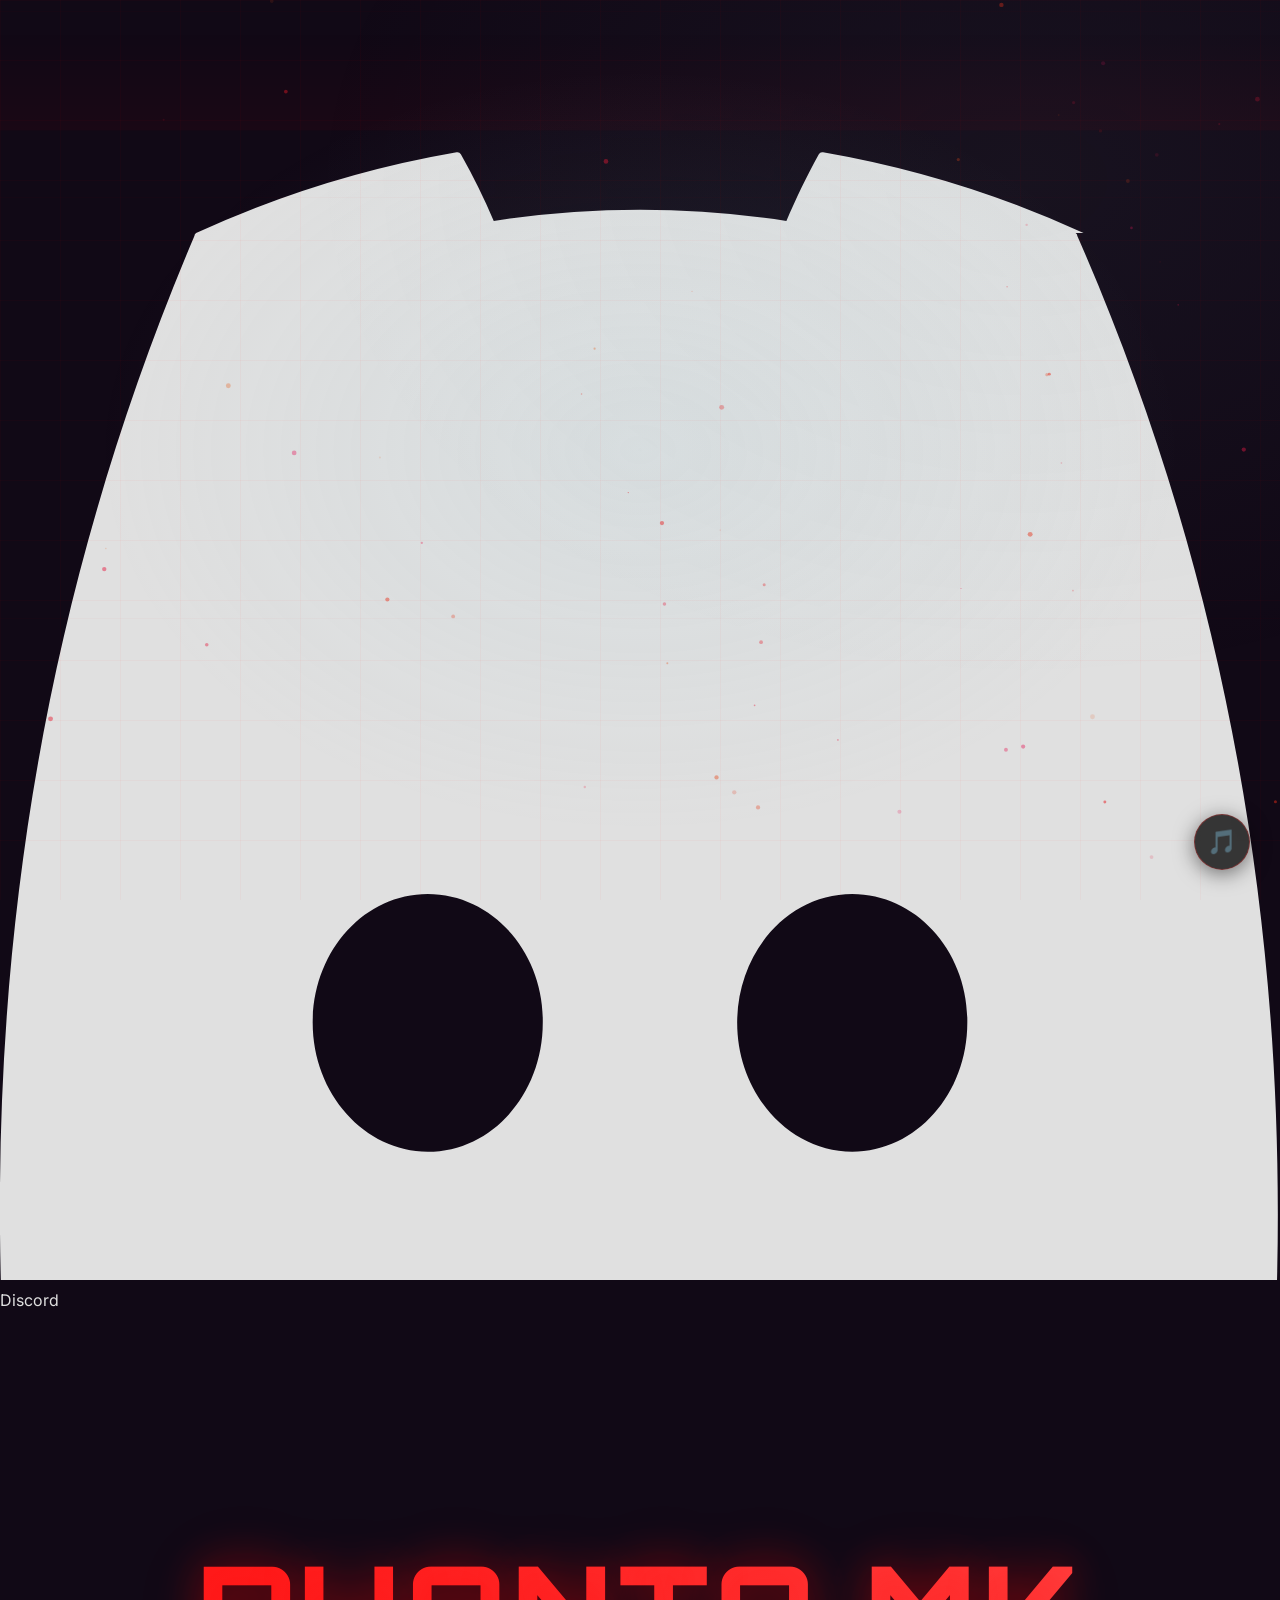
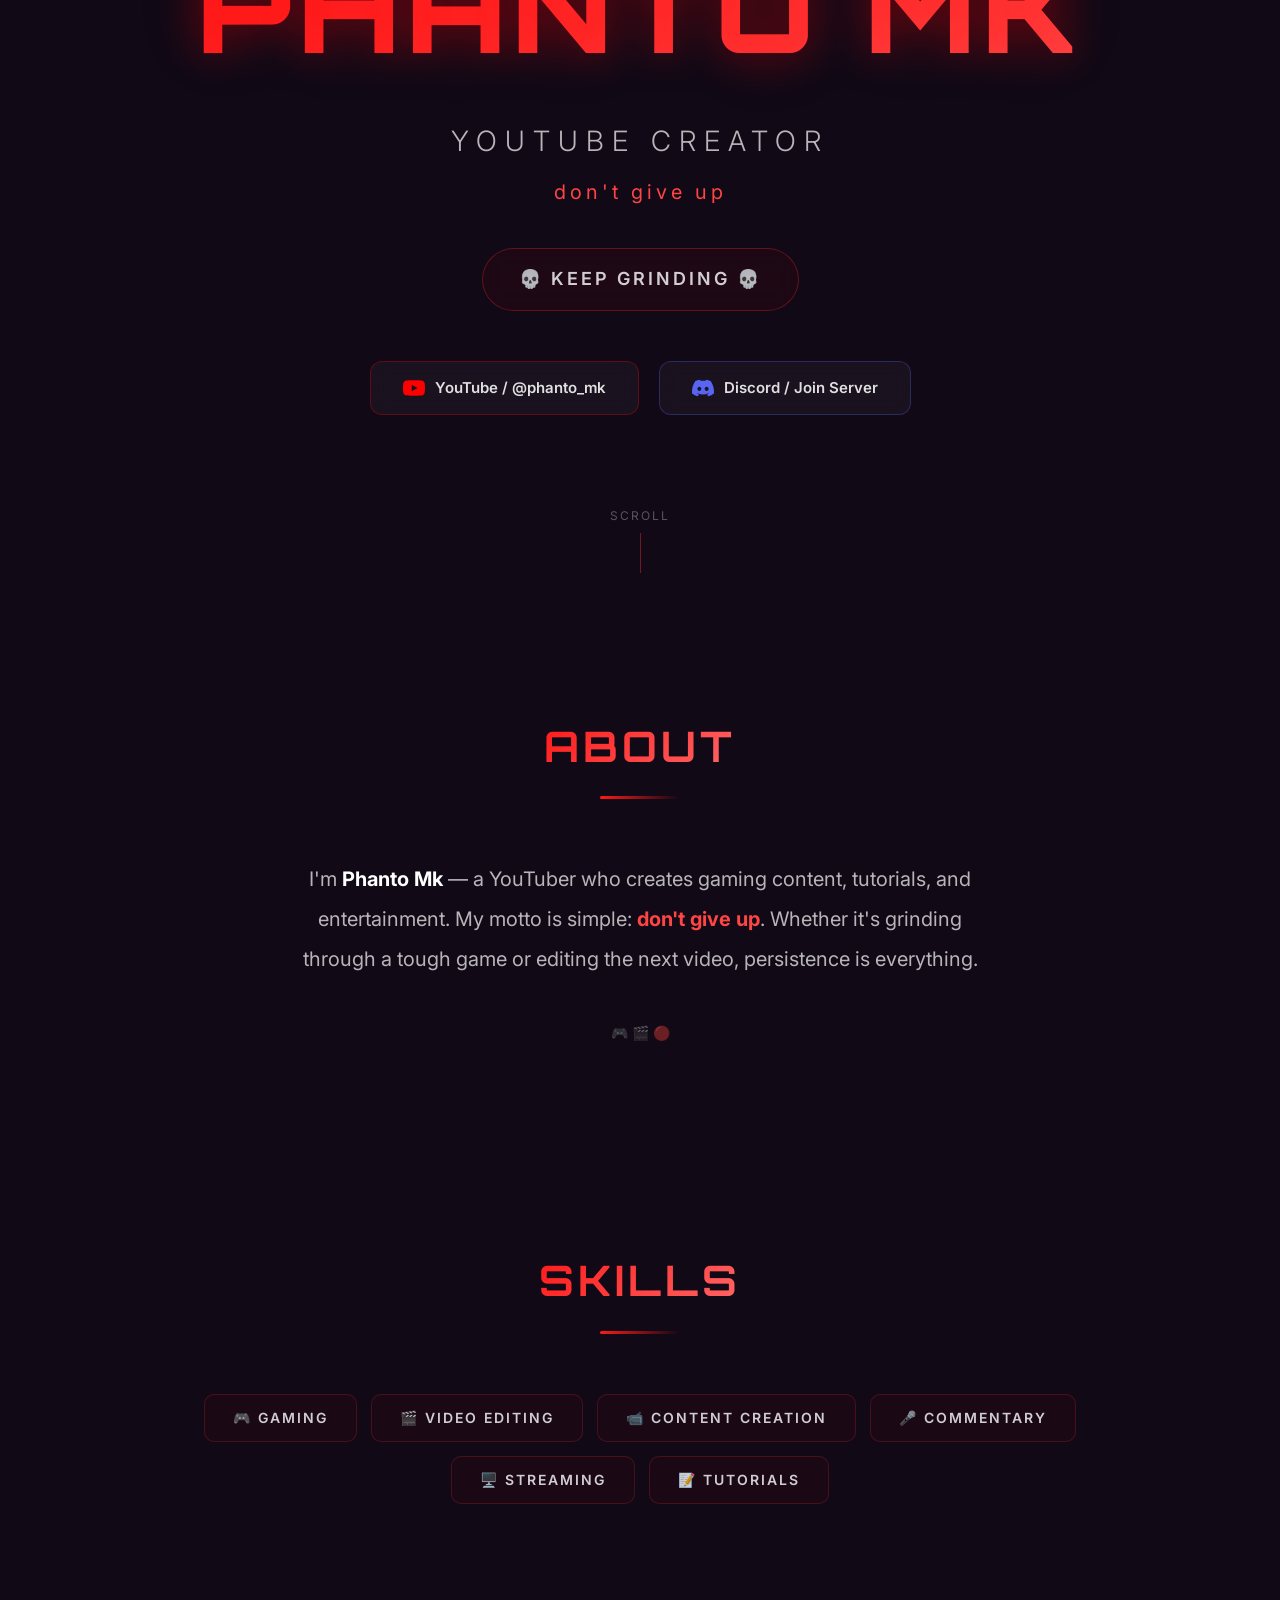
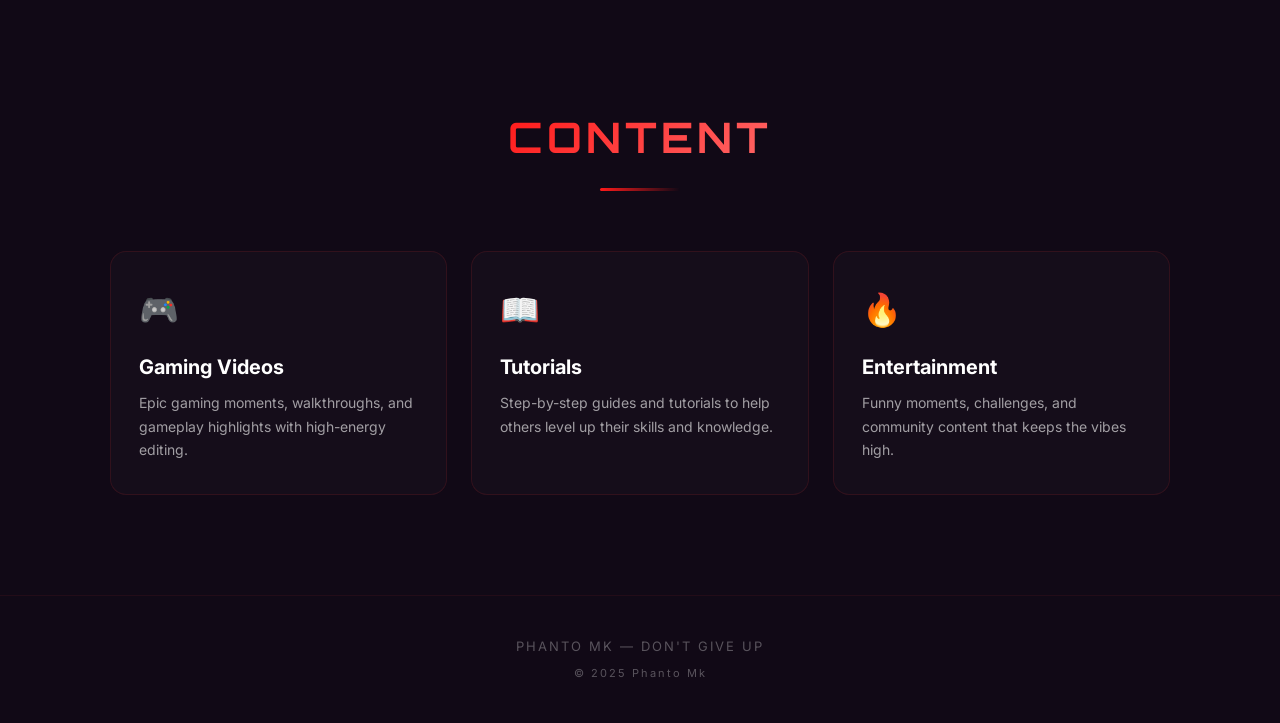
==== commit 9863ae60: "Update index.html" ====
--- a/index.html
+++ b/index.html
@@ -147,9 +147,6 @@
 .social-btn.youtube:hover { border-color: #ff0000; box-shadow: 0 8px 30px rgba(255,0,0,0.35); }
 .social-btn.discord { border-color: rgba(88,101,242,0.3); }
 .social-btn.discord:hover { border-color: #5865F2; box-shadow: 0 8px 30px rgba(88,101,242,0.35); }
-
-/* ===== TOP DISCORD LINK ===== */
-
 
 /* ===== SCROLL INDICATOR ===== */
 .scroll-indicator {
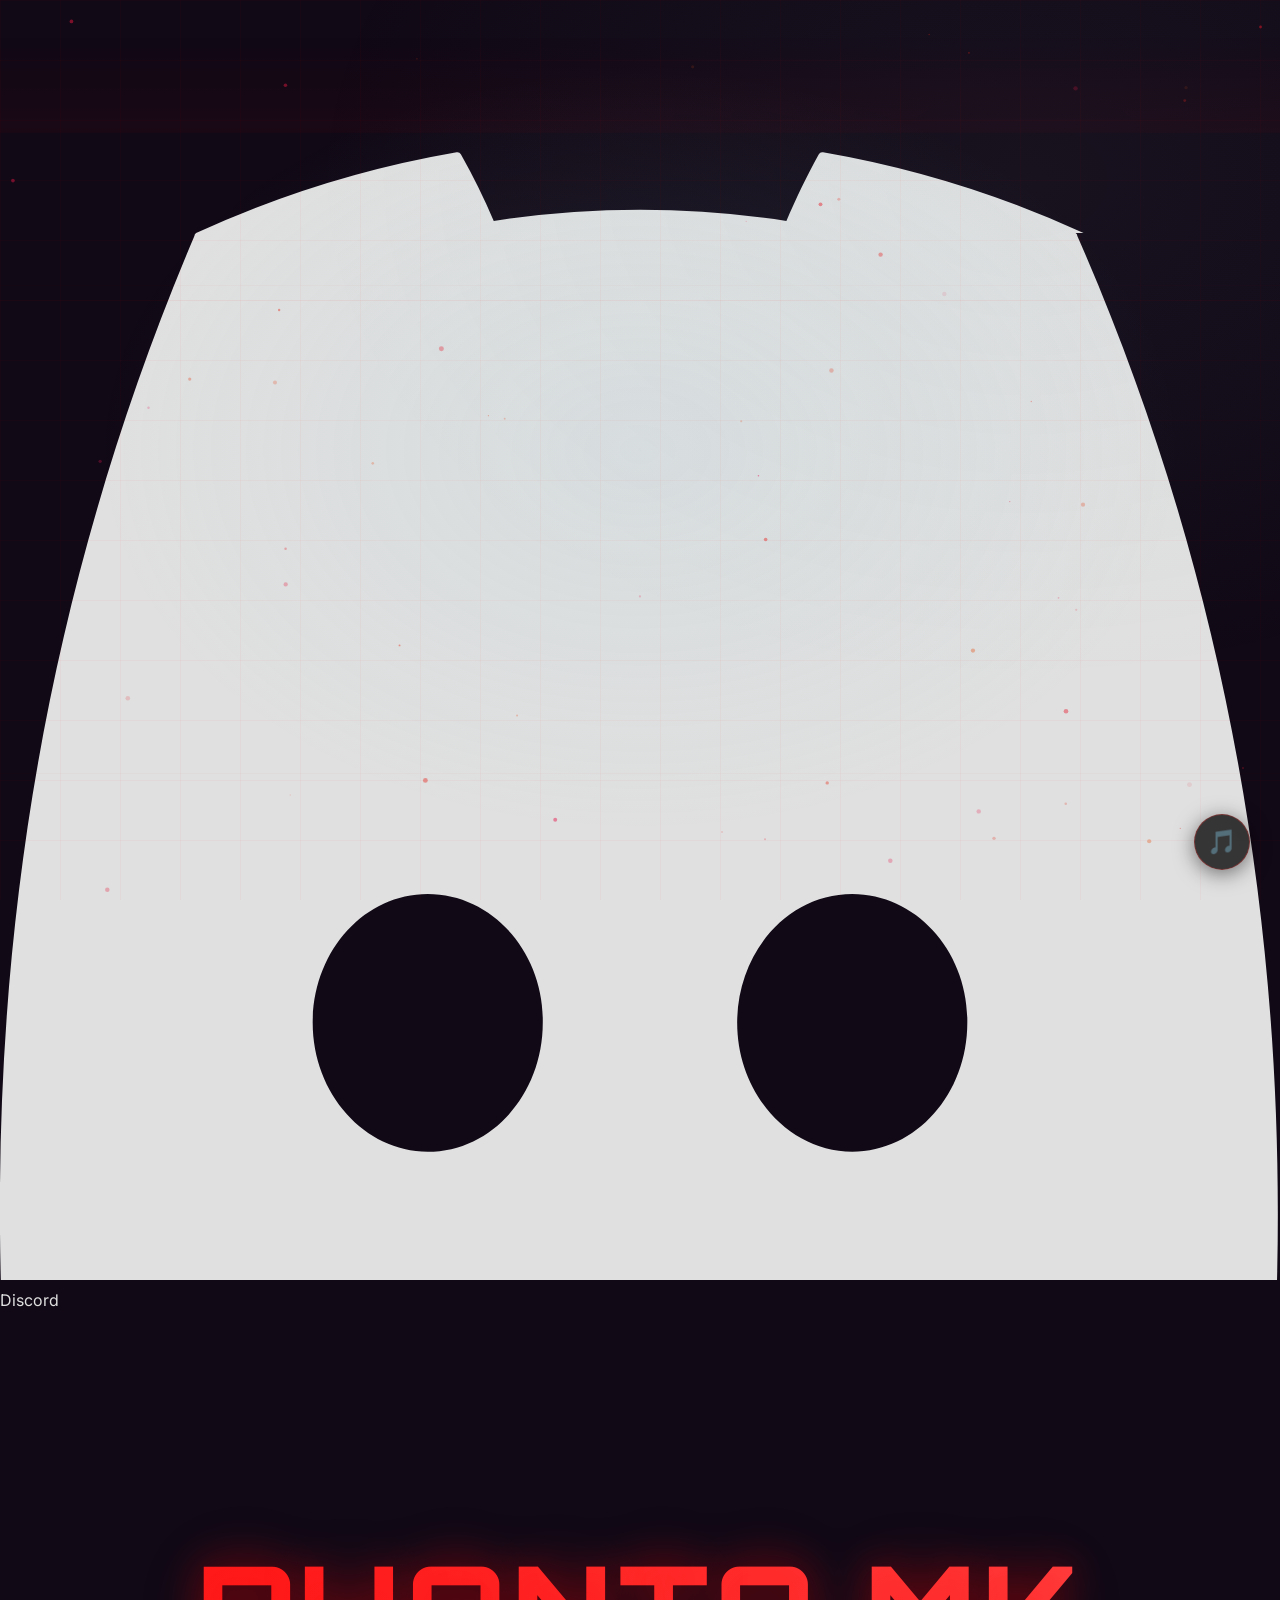
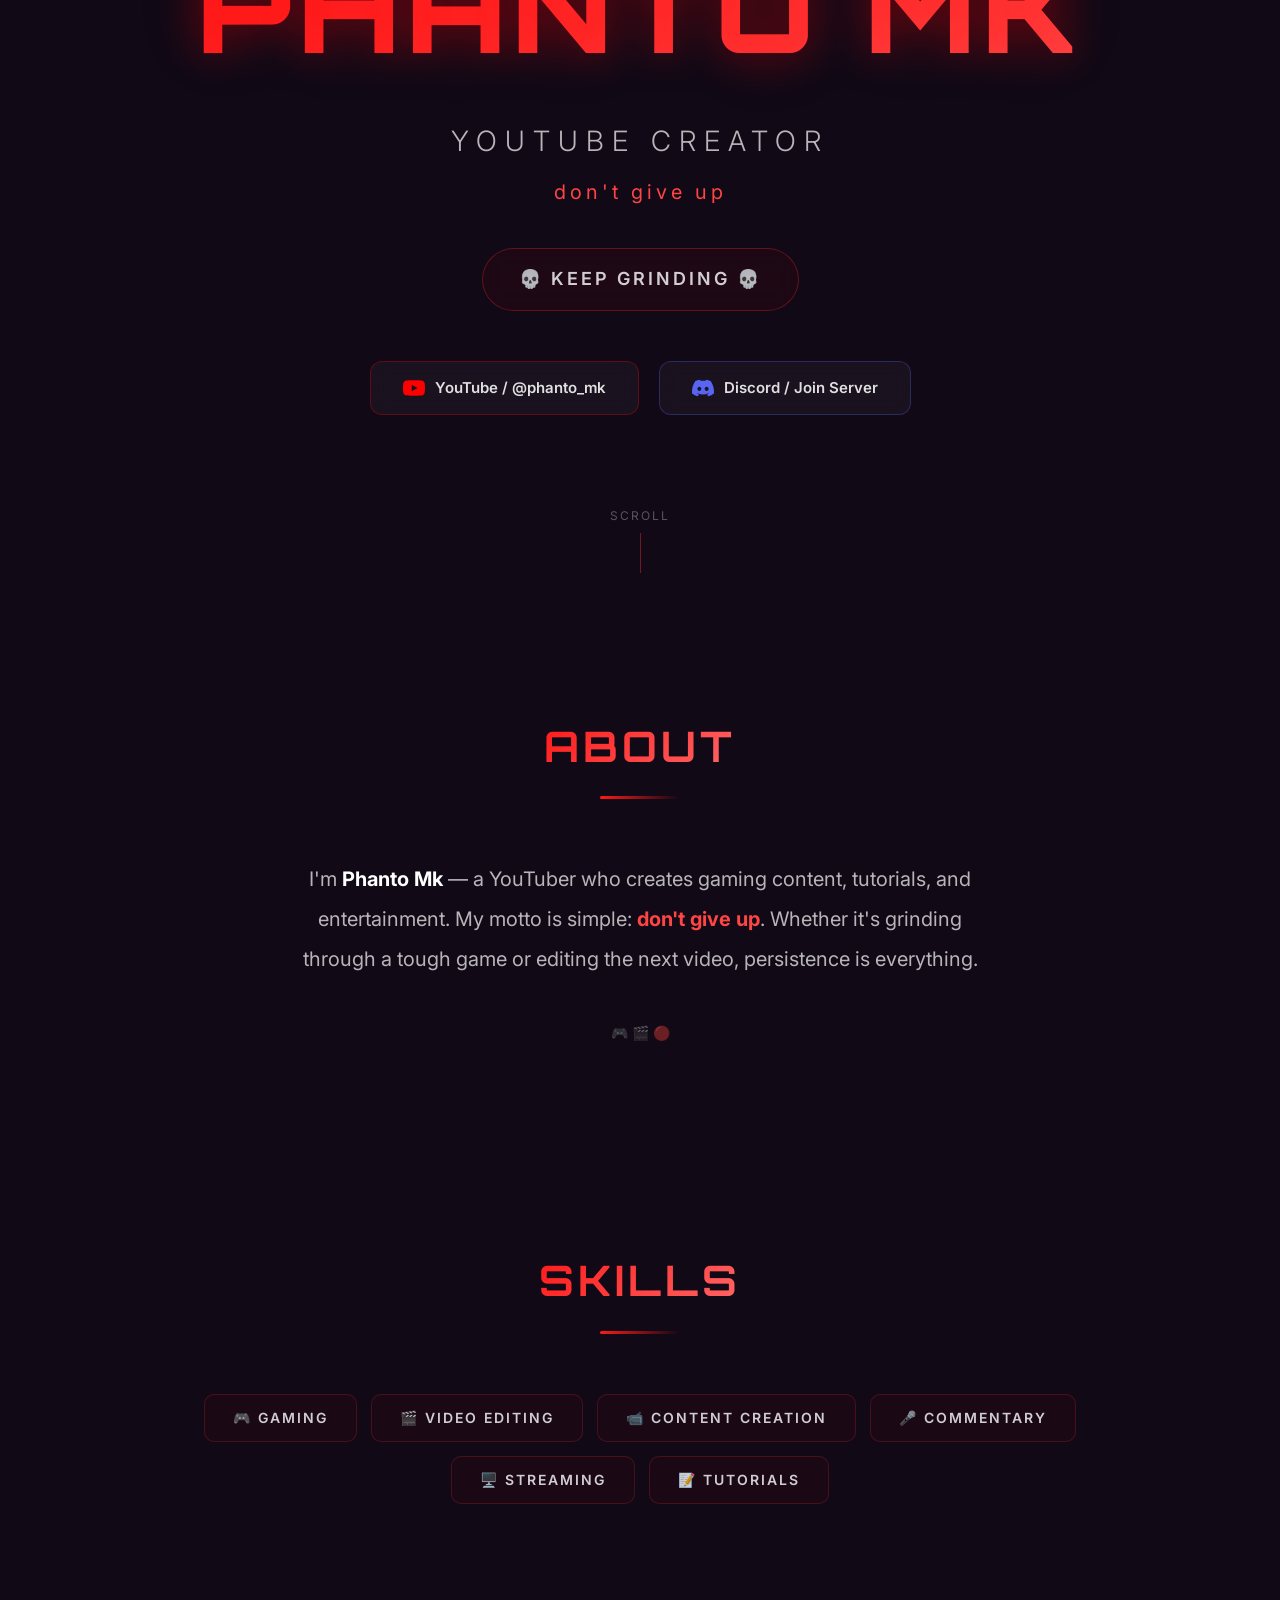
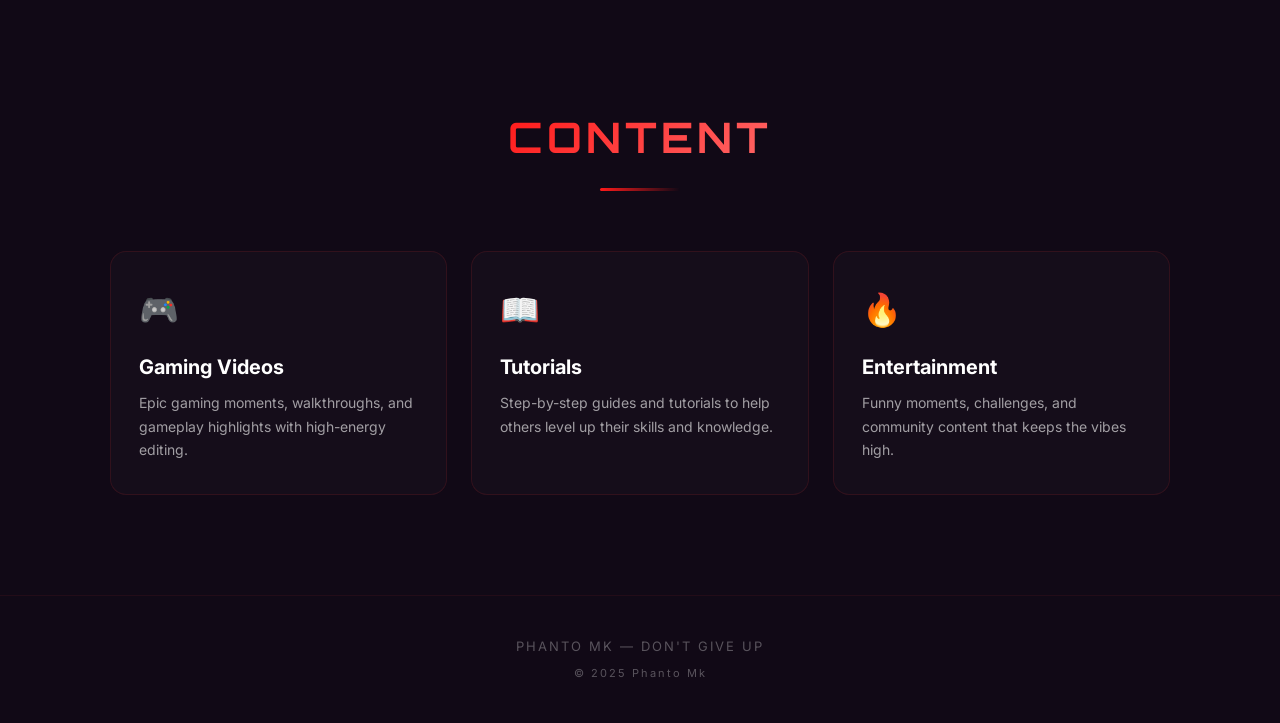
==== commit bd7f7345: "Update index.html" ====
--- a/index.html
+++ b/index.html
@@ -369,152 +369,7 @@
 }
 
 /* ===== DISCORD SECTION ===== */
-.discord-grid {
-    display: flex;
-    justify-content: center;
-}
-.discord-card {
-    width: 100%;
-    max-width: 420px;
-    padding: 28px;
-    border-radius: 16px;
-    border: 1px solid rgba(88,101,242,0.15);
-    background: rgba(88,101,242,0.03);
-    backdrop-filter: blur(10px);
-    transition: all 0.4s ease;
-}
-.discord-card:hover {
-    border-color: rgba(88,101,242,0.3);
-    box-shadow: 0 12px 40px rgba(88,101,242,0.08);
-}
-.discord-header {
-    display: flex;
-    align-items: center;
-    gap: 16px;
-    margin-bottom: 20px;
-}
-.discord-avatar {
-    position: relative;
-    width: 52px;
-    height: 52px;
-    border-radius: 50%;
-    background: linear-gradient(135deg, #5865F2, #4752C4);
-    display: flex;
-    align-items: center;
-    justify-content: center;
-    font-size: 20px;
-    flex-shrink: 0;
-    overflow: hidden;
-}
-.discord-avatar img {
-    width: 100%;
-    height: 100%;
-    object-fit: cover;
-}
-.discord-status {
-    position: absolute;
-    bottom: 0;
-    right: 0;
-    width: 16px;
-    height: 16px;
-    border-radius: 50%;
-    border: 3px solid #0a0a0a;
-    background: #80848e;
-}
-.discord-status.online { background: #23a55a; }
-.discord-status.idle { background: #f0b232; }
-.discord-status.dnd { background: #f23f42; }
-.discord-status.offline { background: #80848e; }
-
-.discord-name {
-    font-size: 17px;
-    font-weight: 700;
-    color: #fff;
-}
-.discord-status-text {
-    font-size: 13px;
-    color: rgba(255,255,255,0.5);
-    margin-top: 1px;
-}
-.discord-activity {
-    padding: 14px 16px;
-    border-radius: 10px;
-    background: rgba(0,0,0,0.2);
-    border: 1px solid rgba(255,255,255,0.04);
-    margin-bottom: 18px;
-    min-height: 40px;
-    display: flex;
-    align-items: center;
-    gap: 12px;
-    font-size: 14px;
-}
-.discord-activity-placeholder {
-    color: rgba(255,255,255,0.2);
-    font-size: 13px;
-    font-style: italic;
-}
-.discord-activity-icon {
-    font-size: 28px;
-    flex-shrink: 0;
-}
-.discord-activity-details {
-    flex: 1;
-}
-.discord-activity-details .act-title {
-    color: #fff;
-    font-weight: 600;
-    font-size: 14px;
-}
-.discord-activity-details .act-sub {
-    color: rgba(255,255,255,0.4);
-    font-size: 12px;
-    margin-top: 1px;
-}
-.discord-activity-details .act-time {
-    color: rgba(255,255,255,0.25);
-    font-size: 11px;
-    margin-top: 2px;
-}
-
-.discord-server-row {
-    display: flex;
-    align-items: center;
-    justify-content: space-between;
-    gap: 12px;
-}
-.discord-server-stat {
-    text-align: center;
-}
-.stat-num {
-    display: block;
-    font-family: 'Orbitron', monospace;
-    font-size: 18px;
-    font-weight: 700;
-    color: #fff;
-}
-.stat-label {
-    font-size: 10px;
-    text-transform: uppercase;
-    letter-spacing: 2px;
-    color: rgba(255,255,255,0.35);
-}
-.discord-join-btn {
-    padding: 10px 22px;
-    border-radius: 8px;
-    background: #5865F2;
-    color: #fff;
-    font-size: 13px;
-    font-weight: 700;
-    letter-spacing: 1px;
-    transition: all 0.3s;
-    border: none;
-    cursor: pointer;
-}
-.discord-join-btn:hover {
-    background: #4752C4;
-    transform: translateY(-2px);
-    box-shadow: 0 6px 24px rgba(88,101,242,0.35);
-}
+
 
 /* ===== RESPONSIVE ===== */
 @media (max-width: 640px) {
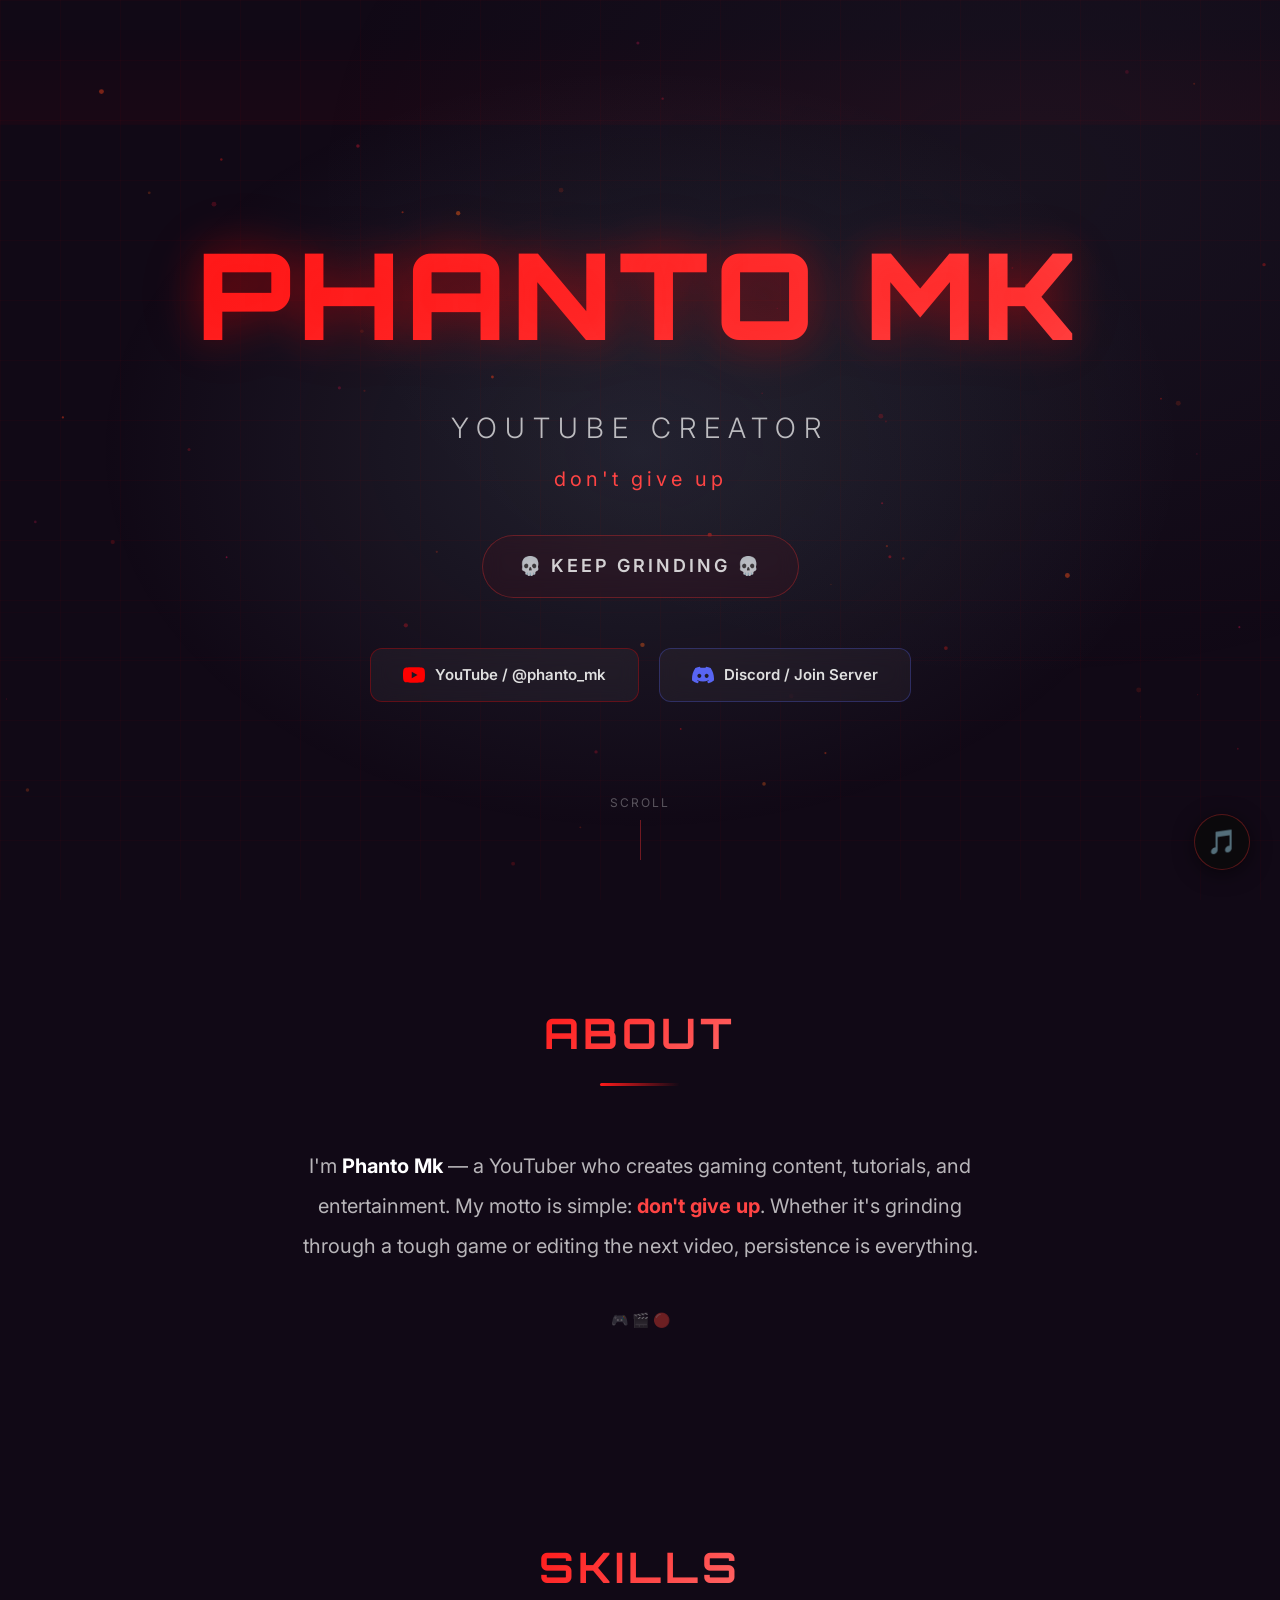
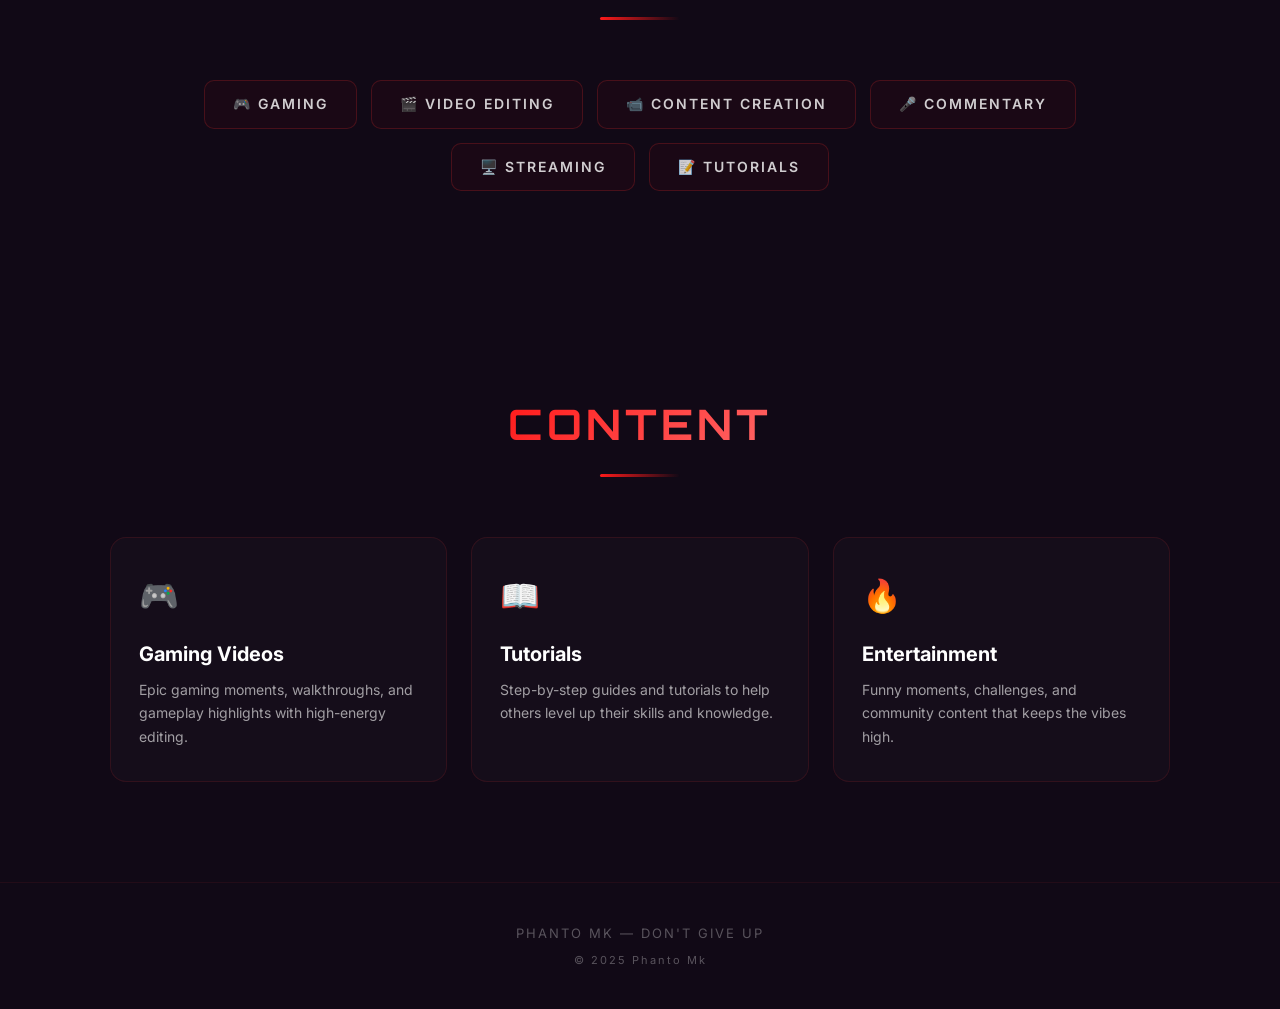
==== commit ae06e5df: "Update index.html" ====
--- a/index.html
+++ b/index.html
@@ -383,10 +383,7 @@
 </head>
 <body>
 
-<a href="discord.html" class="top-discord">
-    <svg viewBox="0 0 24 24" fill="currentColor"><path d="M20.317 4.37a19.79 19.79 0 0 0-4.885-1.515.074.074 0 0 0-.079.037c-.21.375-.444.864-.608 1.25a18.27 18.27 0 0 0-5.487 0 12.64 12.64 0 0 0-.617-1.25.077.077 0 0 0-.079-.037A19.736 19.736 0 0 0 3.677 4.37a.07.07 0 0 0-.032.054C.557 11.707-.345 18.932.108 26.076c.001.023.014.045.03.058a19.895 19.895 0 0 0 5.985 3.025.075.075 0 0 0 .082-.027 14.605 14.605 0 0 0 1.22-1.98.076.076 0 0 0-.042-.106 13.107 13.107 0 0 1-1.87-.89.076.076 0 0 1-.024-.125c.127-.094.253-.19.374-.287.024-.02.054-.025.08-.019a14.14 14.14 0 0 0 12.04 0 .074.074 0 0 1 .08.018c.122.099.248.194.376.288a.076.076 0 0 1-.023.124 13.09 13.09 0 0 1-1.872.89.076.076 0 0 0-.04.108c.38.69.81 1.347 1.234 1.979a.076.076 0 0 0 .082.027 19.84 19.84 0 0 0 6.002-3.025.076.076 0 0 0 .03-.058c.519-8.081-.868-15.31-3.652-21.652a.064.064 0 0 0-.032-.054zM8.02 21.595c-1.183 0-2.157-1.085-2.157-2.417 0-1.331.954-2.416 2.157-2.416 1.204 0 2.178 1.086 2.157 2.416 0 1.332-.953 2.417-2.157 2.417zm7.96 0c-1.184 0-2.158-1.085-2.158-2.417 0-1.331.955-2.416 2.158-2.416 1.203 0 2.177 1.086 2.157 2.416 0 1.332-.954 2.417-2.157 2.417z"/></svg>
-    Discord
-</a>
+
 
 <!-- Background Canvas -->
 <canvas id="bg-canvas"></canvas>
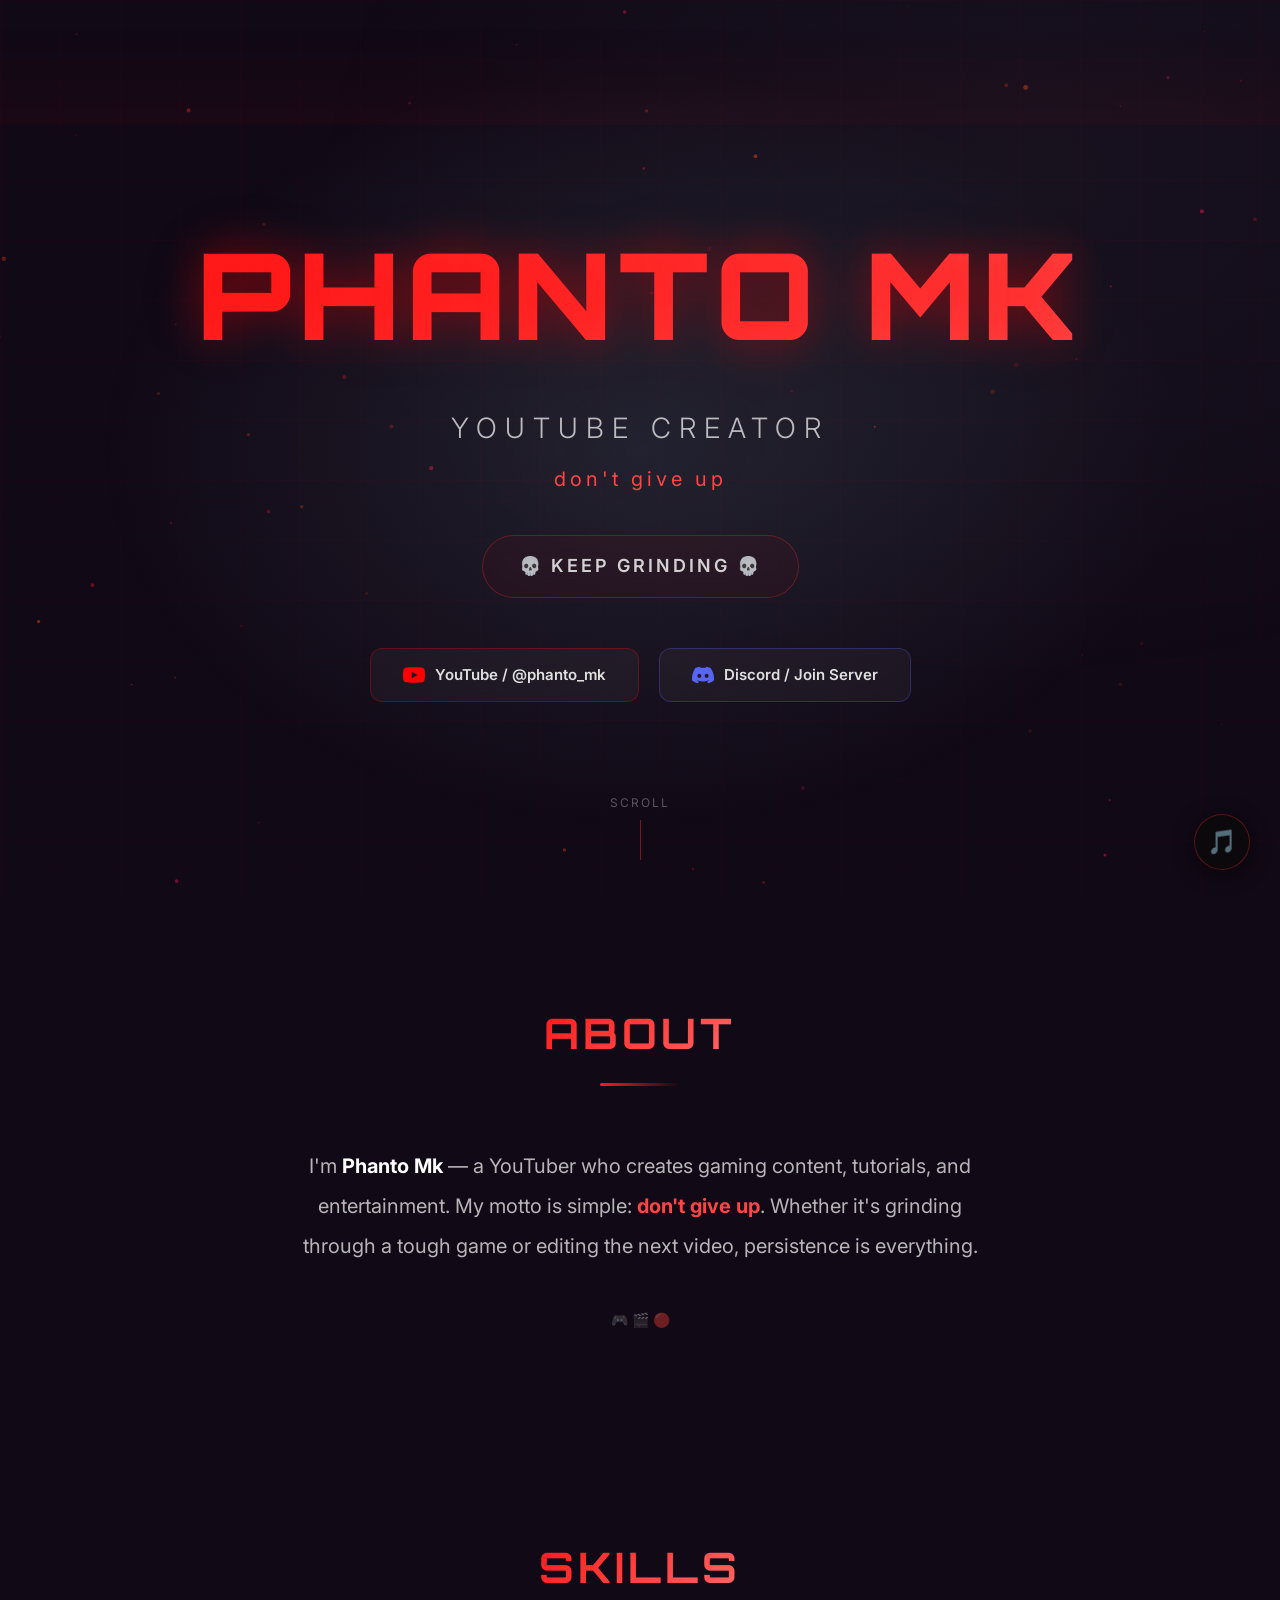
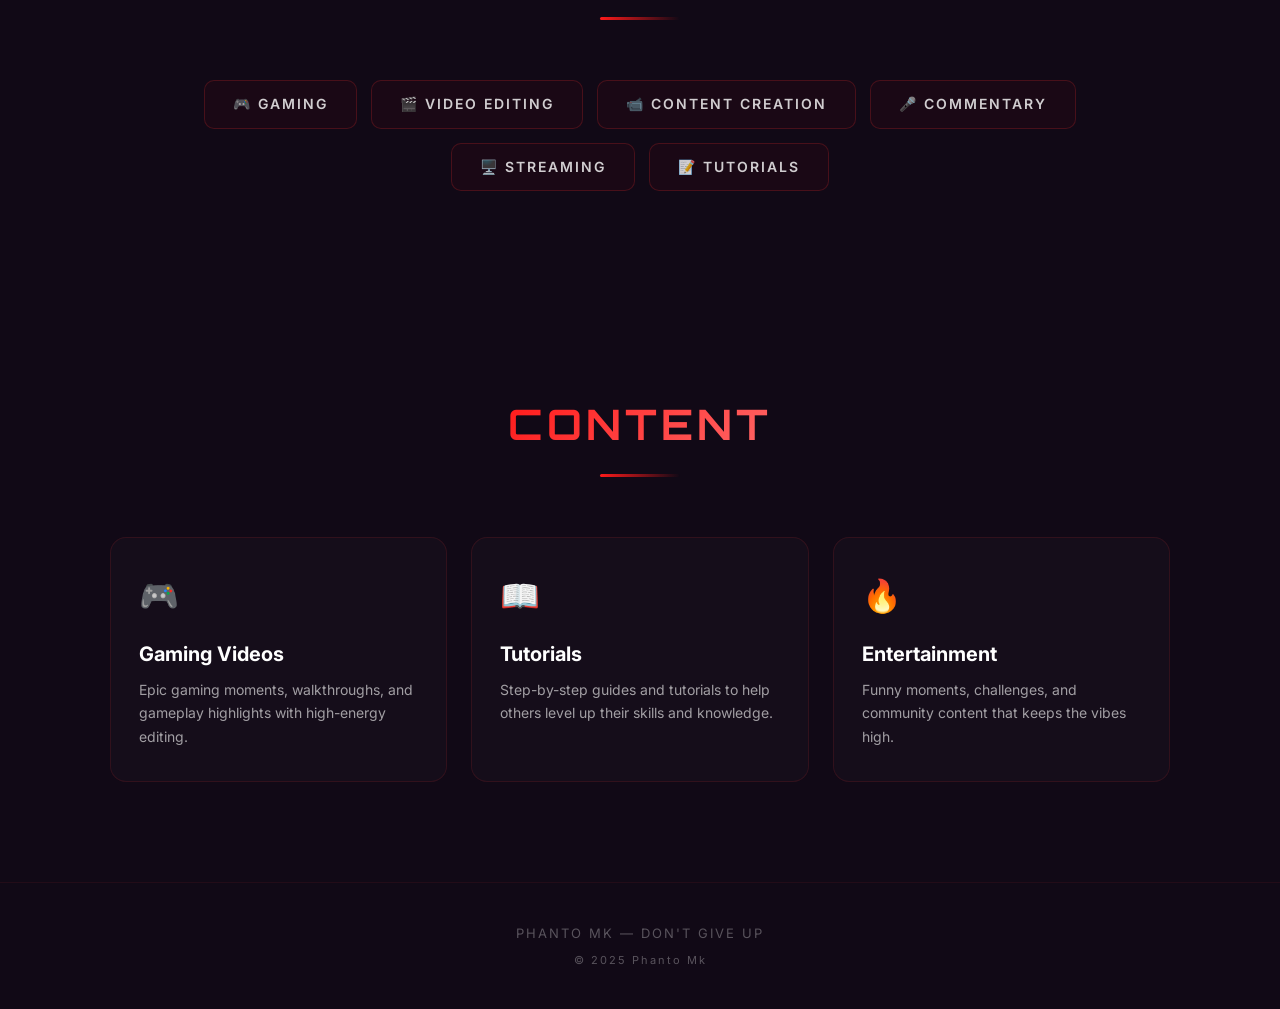
==== commit 24659df8: "Add Discord section styling to index.html" ====
--- a/index.html
+++ b/index.html
@@ -369,6 +369,152 @@
 }
 
 /* ===== DISCORD SECTION ===== */
+.discord-grid {
+    display: flex;
+    justify-content: center;
+}
+.discord-card {
+    width: 100%;
+    max-width: 420px;
+    padding: 28px;
+    border-radius: 16px;
+    border: 1px solid rgba(88,101,242,0.15);
+    background: rgba(88,101,242,0.03);
+    backdrop-filter: blur(10px);
+    transition: all 0.4s ease;
+}
+.discord-card:hover {
+    border-color: rgba(88,101,242,0.3);
+    box-shadow: 0 12px 40px rgba(88,101,242,0.08);
+}
+.discord-header {
+    display: flex;
+    align-items: center;
+    gap: 16px;
+    margin-bottom: 20px;
+}
+.discord-avatar {
+    position: relative;
+    width: 52px;
+    height: 52px;
+    border-radius: 50%;
+    background: linear-gradient(135deg, #5865F2, #4752C4);
+    display: flex;
+    align-items: center;
+    justify-content: center;
+    font-size: 20px;
+    flex-shrink: 0;
+    overflow: hidden;
+}
+.discord-avatar img {
+    width: 100%;
+    height: 100%;
+    object-fit: cover;
+}
+.discord-status {
+    position: absolute;
+    bottom: 0;
+    right: 0;
+    width: 16px;
+    height: 16px;
+    border-radius: 50%;
+    border: 3px solid #0a0a0a;
+    background: #80848e;
+}
+.discord-status.online { background: #23a55a; }
+.discord-status.idle { background: #f0b232; }
+.discord-status.dnd { background: #f23f42; }
+.discord-status.offline { background: #80848e; }
+
+.discord-name {
+    font-size: 17px;
+    font-weight: 700;
+    color: #fff;
+}
+.discord-status-text {
+    font-size: 13px;
+    color: rgba(255,255,255,0.5);
+    margin-top: 1px;
+}
+.discord-activity {
+    padding: 14px 16px;
+    border-radius: 10px;
+    background: rgba(0,0,0,0.2);
+    border: 1px solid rgba(255,255,255,0.04);
+    margin-bottom: 18px;
+    min-height: 40px;
+    display: flex;
+    align-items: center;
+    gap: 12px;
+    font-size: 14px;
+}
+.discord-activity-placeholder {
+    color: rgba(255,255,255,0.2);
+    font-size: 13px;
+    font-style: italic;
+}
+.discord-activity-icon {
+    font-size: 28px;
+    flex-shrink: 0;
+}
+.discord-activity-details {
+    flex: 1;
+}
+.discord-activity-details .act-title {
+    color: #fff;
+    font-weight: 600;
+    font-size: 14px;
+}
+.discord-activity-details .act-sub {
+    color: rgba(255,255,255,0.4);
+    font-size: 12px;
+    margin-top: 1px;
+}
+.discord-activity-details .act-time {
+    color: rgba(255,255,255,0.25);
+    font-size: 11px;
+    margin-top: 2px;
+}
+
+.discord-server-row {
+    display: flex;
+    align-items: center;
+    justify-content: space-between;
+    gap: 12px;
+}
+.discord-server-stat {
+    text-align: center;
+}
+.stat-num {
+    display: block;
+    font-family: 'Orbitron', monospace;
+    font-size: 18px;
+    font-weight: 700;
+    color: #fff;
+}
+.stat-label {
+    font-size: 10px;
+    text-transform: uppercase;
+    letter-spacing: 2px;
+    color: rgba(255,255,255,0.35);
+}
+.discord-join-btn {
+    padding: 10px 22px;
+    border-radius: 8px;
+    background: #5865F2;
+    color: #fff;
+    font-size: 13px;
+    font-weight: 700;
+    letter-spacing: 1px;
+    transition: all 0.3s;
+    border: none;
+    cursor: pointer;
+}
+.discord-join-btn:hover {
+    background: #4752C4;
+    transform: translateY(-2px);
+    box-shadow: 0 6px 24px rgba(88,101,242,0.35);
+}
 
 
 /* ===== RESPONSIVE ===== */
